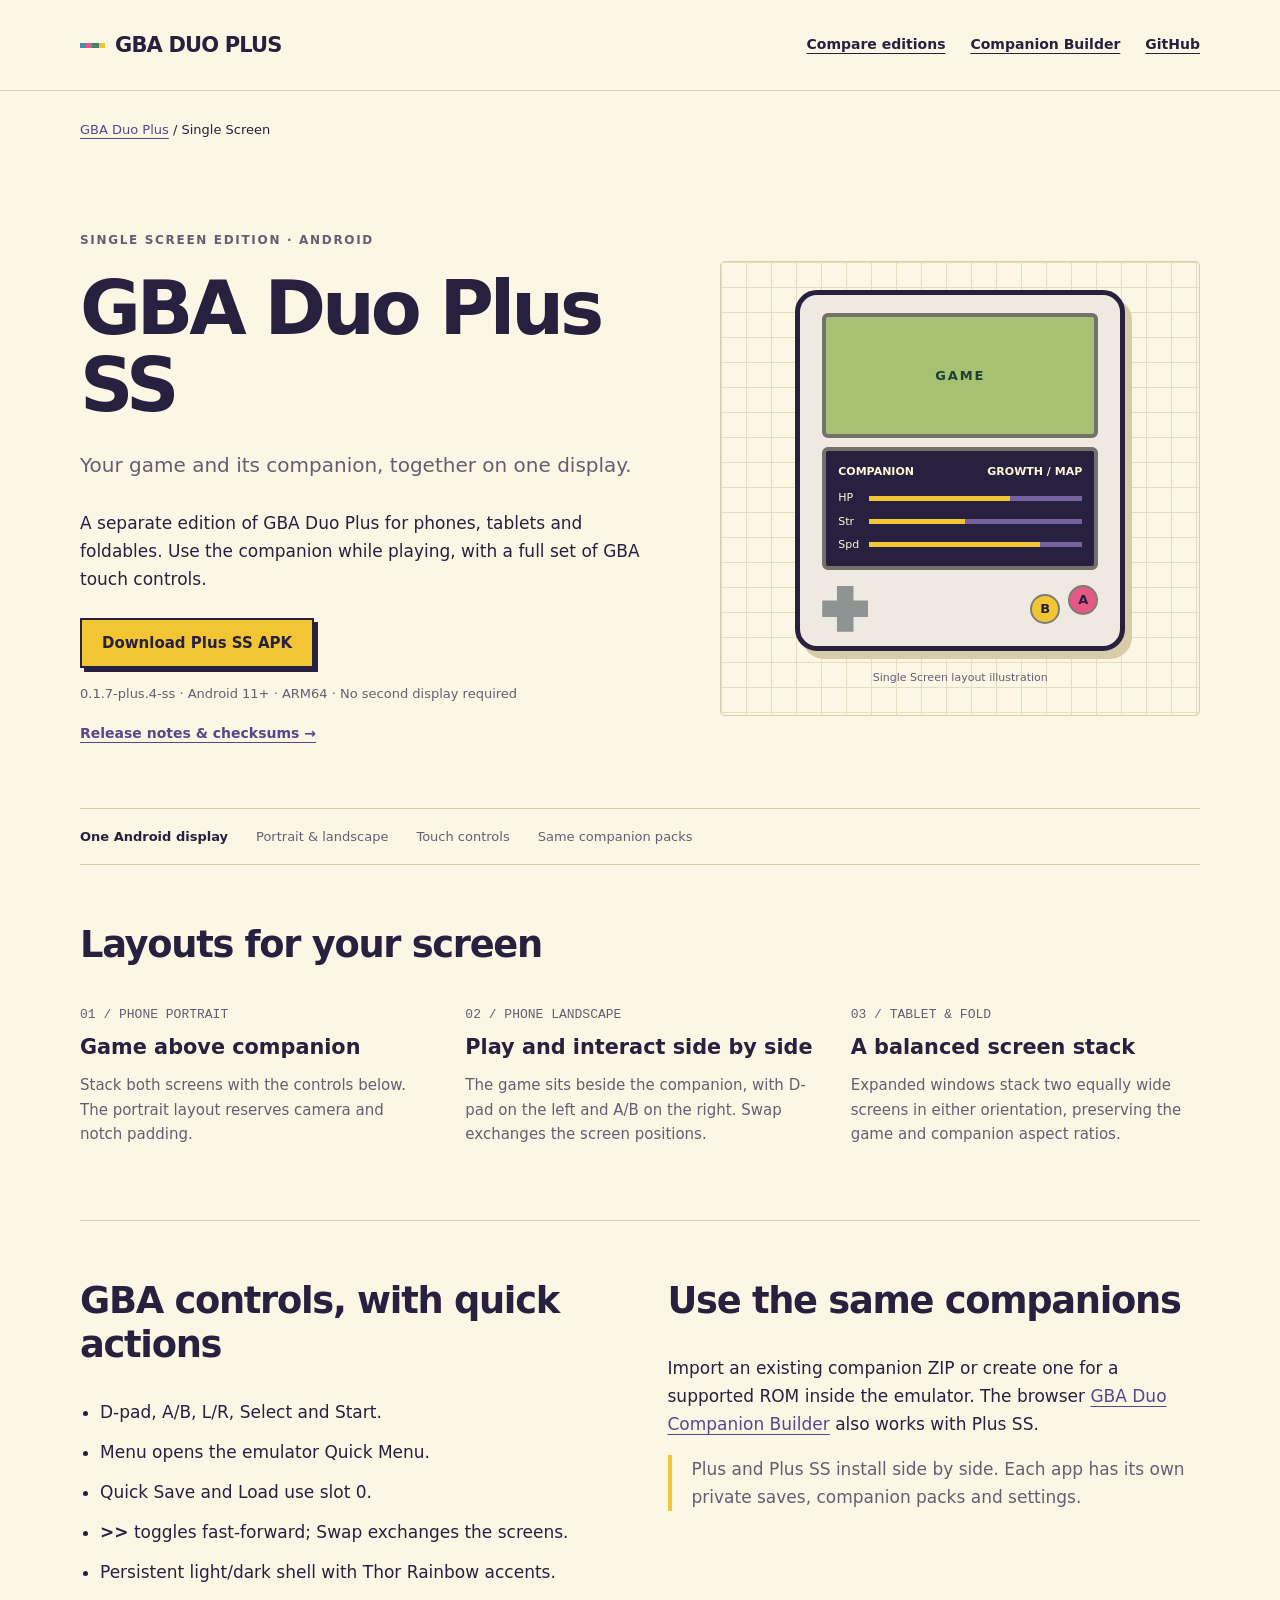
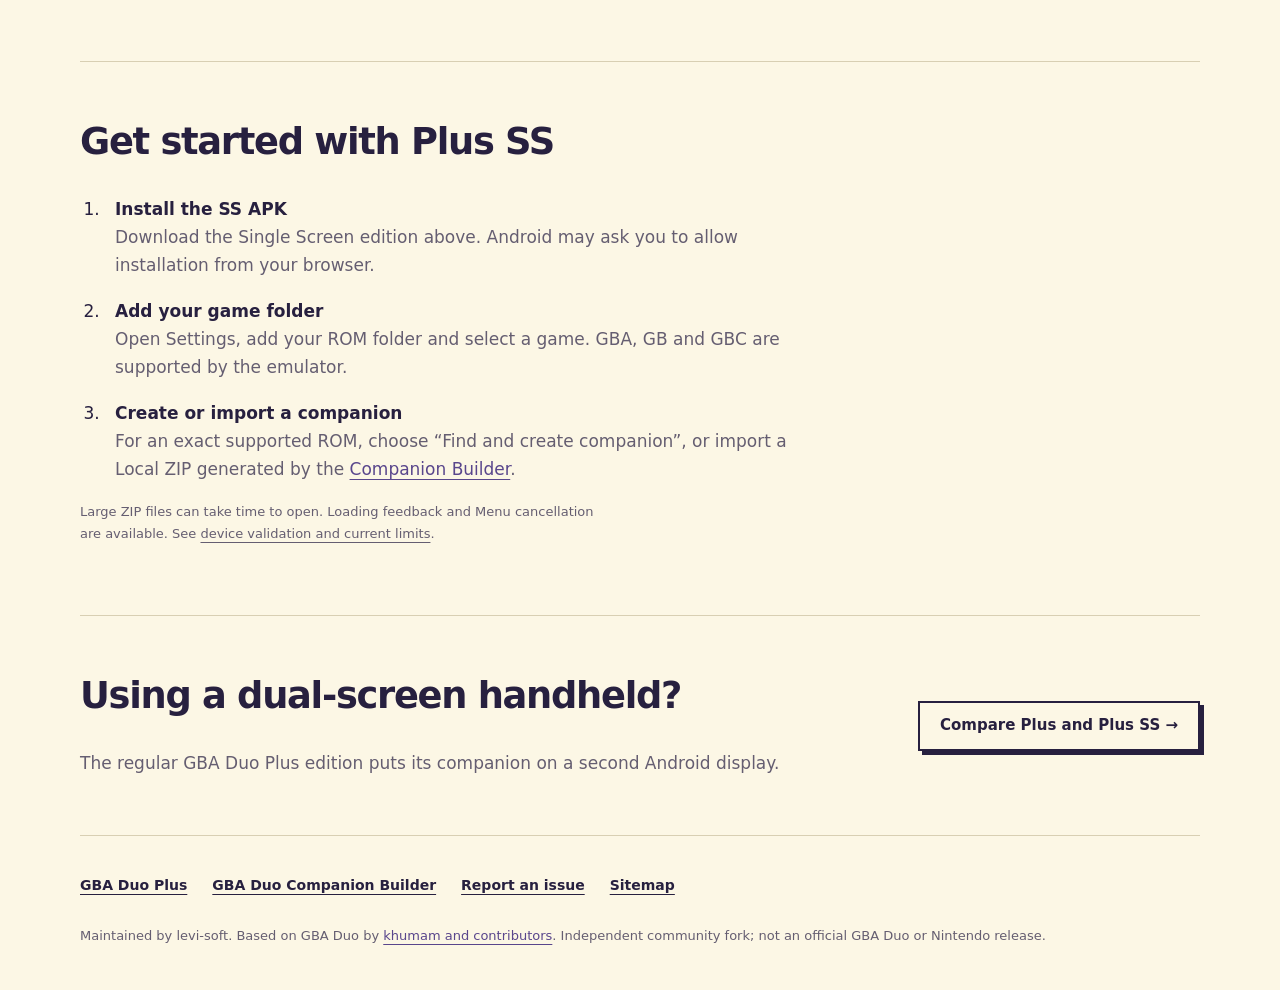
==== site/single-screen/index.html @ 3d3bbeb7 "feat(web): publish searchable Plus and SS download pages" ====
<!doctype html>
<html lang="en"><head>
<meta charset="utf-8"><meta name="viewport" content="width=device-width, initial-scale=1">
<title>GBA Duo Plus SS - GBA Emulator for Android Phones</title>
<meta name="description" content="Download GBA Duo Plus SS, the Single Screen edition for Android phones, tablets and foldables. Play with an interactive companion and GBA touch controls.">
<meta name="robots" content="index,follow"><link rel="canonical" href="https://levi-soft.github.io/gba-duo-plus/single-screen/">
<meta property="og:type" content="website"><meta property="og:site_name" content="GBA Duo Plus"><meta property="og:title" content="GBA Duo Plus SS - Single Screen Android Emulator"><meta property="og:description" content="Game and companion together on your Android phone, tablet or foldable. Portrait and landscape layouts with GBA touch controls."><meta property="og:url" content="https://levi-soft.github.io/gba-duo-plus/single-screen/"><meta name="twitter:card" content="summary"><meta name="theme-color" content="#fcf7e5">
<link rel="icon" href="../favicon.svg" type="image/svg+xml"><link rel="stylesheet" href="../site.css">
<script type="application/ld+json">{"@context":"https://schema.org","@type":"SoftwareApplication","@id":"https://levi-soft.github.io/gba-duo-plus/single-screen/#app","name":"GBA Duo Plus SS","alternateName":"GBA Duo Plus Single Screen","url":"https://levi-soft.github.io/gba-duo-plus/single-screen/","description":"Single-screen Android GBA, GB and GBC emulator with an interactive companion and touch controls for phones, tablets and foldables.","applicationCategory":"GameApplication","operatingSystem":"Android 11 or later (ARM64)","softwareVersion":"0.1.7-plus.4-ss","isAccessibleForFree":true,"license":"https://github.com/levi-soft/gba-duo-plus/blob/main/LICENSE","downloadUrl":"https://github.com/levi-soft/gba-duo-plus/releases/download/v0.1.7-plus.4/GBA-Duo-Plus-SS-0.1.7-plus.4.apk","author":{"@type":"Person","name":"levi-soft","url":"https://github.com/levi-soft"}}</script>
</head><body>
<a class="skip" href="#main">Skip to content</a><header class="site-header"><div class="wrap"><a class="brand" href="../">GBA DUO PLUS</a><nav aria-label="Main navigation"><a href="../#editions">Compare editions</a><a href="https://levi-soft.github.io/gba-duo-companion-builder/">Companion Builder</a><a href="https://github.com/levi-soft/gba-duo-plus">GitHub</a></nav></div></header>
<main id="main" class="wrap"><p class="breadcrumbs"><a href="../">GBA Duo Plus</a> / Single Screen</p>
<section class="hero" aria-labelledby="title"><div><p class="eyebrow">Single Screen edition · Android</p><h1 id="title" class="ss-title">GBA Duo Plus SS</h1><p class="lead">Your game and its companion, together on one display.</p><p>A separate edition of GBA Duo Plus for phones, tablets and foldables. Use the companion while playing, with a full set of GBA touch controls.</p><div class="actions"><a class="button" href="https://github.com/levi-soft/gba-duo-plus/releases/download/v0.1.7-plus.4/GBA-Duo-Plus-SS-0.1.7-plus.4.apk">Download Plus SS APK</a></div><p class="fine">0.1.7-plus.4-ss · Android 11+ · ARM64 · No second display required</p><a class="text-link" href="https://github.com/levi-soft/gba-duo-plus/releases/tag/v0.1.7-plus.4">Release notes &amp; checksums →</a></div><div class="product-visual"><div class="handheld" role="img" aria-label="Single Screen layout illustration with game above companion and GBA controls"><div class="screen game-screen">GAME</div><div class="screen companion-screen"><div class="panel-title"><span>COMPANION</span><span>GROWTH / MAP</span></div><div class="stat-bars"><span>HP</span><i></i><span>Str</span><i></i><span>Spd</span><i></i></div></div><div class="controls" aria-hidden="true"><div class="dpad"></div><div class="face"><b>B</b><b>A</b></div></div></div><p class="visual-caption">Single Screen layout illustration</p></div></section>
<div class="ribbon"><span><strong>One Android display</strong></span><span>Portrait &amp; landscape</span><span>Touch controls</span><span>Same companion packs</span></div>
<section class="section"><h2>Layouts for your screen</h2><div class="features"><article><span class="number">01 / PHONE PORTRAIT</span><h3>Game above companion</h3><p>Stack both screens with the controls below. The portrait layout reserves camera and notch padding.</p></article><article><span class="number">02 / PHONE LANDSCAPE</span><h3>Play and interact side by side</h3><p>The game sits beside the companion, with D-pad on the left and A/B on the right. Swap exchanges the screen positions.</p></article><article><span class="number">03 / TABLET &amp; FOLD</span><h3>A balanced screen stack</h3><p>Expanded windows stack two equally wide screens in either orientation, preserving the game and companion aspect ratios.</p></article></div></section>
<section class="section two-col"><div><h2>GBA controls, with quick actions</h2><ul><li>D-pad, A/B, L/R, Select and Start.</li><li>Menu opens the emulator Quick Menu.</li><li>Quick Save and Load use slot 0.</li><li><strong>&gt;&gt;</strong> toggles fast-forward; Swap exchanges the screens.</li><li>Persistent light/dark shell with Thor Rainbow accents.</li></ul></div><div><h2>Use the same companions</h2><p>Import an existing companion ZIP or create one for a supported ROM inside the emulator. The browser <a href="https://levi-soft.github.io/gba-duo-companion-builder/">GBA Duo Companion Builder</a> also works with Plus SS.</p><p class="callout">Plus and Plus SS install side by side. Each app has its own private saves, companion packs and settings.</p></div></section>
<section class="section"><h2>Get started with Plus SS</h2><ol class="steps"><li><strong>Install the SS APK</strong><p>Download the Single Screen edition above. Android may ask you to allow installation from your browser.</p></li><li><strong>Add your game folder</strong><p>Open Settings, add your ROM folder and select a game. GBA, GB and GBC are supported by the emulator.</p></li><li><strong>Create or import a companion</strong><p>For an exact supported ROM, choose “Find and create companion”, or import a Local ZIP generated by the <a href="https://levi-soft.github.io/gba-duo-companion-builder/">Companion Builder</a>.</p></li></ol><p class="fine">Large ZIP files can take time to open. Loading feedback and Menu cancellation are available. See <a href="https://github.com/levi-soft/gba-duo-plus/blob/main/docs/SINGLE-SCREEN.md">device validation and current limits</a>.</p></section>
<section class="section builder-row"><div><h2>Using a dual-screen handheld?</h2><p>The regular GBA Duo Plus edition puts its companion on a second Android display.</p></div><a class="button secondary" href="../#editions">Compare Plus and Plus SS →</a></section>
</main><footer class="site-footer"><div class="wrap"><nav aria-label="Project links"><a href="../">GBA Duo Plus</a><a href="https://levi-soft.github.io/gba-duo-companion-builder/">GBA Duo Companion Builder</a><a href="https://github.com/levi-soft/gba-duo-plus/issues">Report an issue</a><a href="../sitemap.xml">Sitemap</a></nav><p>Maintained by levi-soft. Based on GBA Duo by <a href="https://github.com/khumam/gba-duo">khumam and contributors</a>. Independent community fork; not an official GBA Duo or Nintendo release.</p></div></footer>
</body></html>
---- site/site.css ----
:root{color-scheme:light;--paper:#fcf7e5;--ink:#27203f;--muted:#655e71;--line:#d8cfb3;--purple:#59468c;--yellow:#f2c535;--pink:#e65986;--blue:#438ab7;--green:#41866c}*{box-sizing:border-box}html{scroll-behavior:smooth;scroll-padding-top:24px}body{margin:0;background:var(--paper);color:var(--ink);font:17px/1.65 system-ui,-apple-system,"Segoe UI",sans-serif}a{color:var(--purple);text-underline-offset:4px}a:hover{text-decoration-thickness:2px}a:focus-visible,summary:focus-visible{outline:3px solid var(--blue);outline-offset:5px}h1,h2,h3,p{margin-top:0}h1{font-size:clamp(2.7rem,5.8vw,4.7rem);line-height:1.03;letter-spacing:-.055em;margin-bottom:25px;max-width:12ch}h2{font-size:clamp(1.75rem,3vw,2.3rem);line-height:1.2;letter-spacing:-.035em}h3{font-size:1.3rem;line-height:1.3}p{max-width:65ch}img,svg{max-width:100%}.wrap{width:min(1120px,calc(100% - 48px));margin:auto}.skip{position:absolute;left:16px;top:-90px;background:var(--ink);color:white;padding:10px;z-index:2}.skip:focus{top:10px}.site-header{border-bottom:1px solid var(--line)}.site-header .wrap{min-height:90px;display:flex;justify-content:space-between;align-items:center;gap:24px}.brand{font-size:21px;font-weight:850;color:var(--ink);text-decoration:none;letter-spacing:-.04em;white-space:nowrap}.brand::before{content:"";display:inline-block;width:25px;height:5px;margin-right:10px;vertical-align:middle;background:linear-gradient(to right,var(--blue) 25%,var(--pink) 25% 50%,var(--green) 50% 75%,var(--yellow) 75%)}nav{display:flex;flex-wrap:wrap;gap:12px 25px;font-size:14px;font-weight:650}nav a{color:var(--ink);padding:8px 0}.eyebrow{text-transform:uppercase;letter-spacing:.14em;font-size:12px;font-weight:800;color:var(--muted);margin-bottom:20px}.hero{display:grid;grid-template-columns:1.2fr 1fr;gap:65px;align-items:center;padding:78px 0 62px}.lead{font-size:20px;line-height:1.6;color:var(--muted);margin-bottom:28px}.actions{display:flex;flex-wrap:wrap;gap:12px;margin:25px 0 15px}.button{display:inline-flex;align-items:center;justify-content:center;min-height:50px;border:2px solid var(--ink);background:var(--yellow);padding:10px 20px;color:var(--ink);font-size:15px;font-weight:800;text-decoration:none;box-shadow:4px 4px 0 var(--ink)}.button:hover{transform:translateY(-1px)}.button.secondary{background:var(--paper)}.fine{font-size:13px;color:var(--muted)}.fine a{color:inherit}.product-visual{background-image:linear-gradient(#e5dcc2 1px,transparent 1px),linear-gradient(90deg,#e5dcc2 1px,transparent 1px);background-size:25px 25px;padding:28px;border:1px solid var(--line);border-radius:5px;position:relative}.handheld{border:5px solid var(--ink);border-radius:22px;background:#eeeae1;padding:18px 22px 13px;box-shadow:7px 8px 0 #d7cba8;max-width:330px;margin:auto}.screen{border:4px solid #73716c;border-radius:6px;overflow:hidden;background:#243c47}.game-screen{height:125px;display:grid;place-content:center;background-color:#a6c171;background-image:linear-gradient(90deg,transparent 49%,#ffffff26 50% 51%,transparent 52%),linear-gradient(transparent 49%,#ffffff26 50% 51%,transparent 52%);background-size:28px 28px;color:#203e35;font-size:13px;letter-spacing:.14em;font-weight:800}.companion-screen{margin-top:9px;padding:12px;background:#27203f;color:#fff8d8;font-size:11px}.panel-title{font-weight:750;display:flex;justify-content:space-between;margin-bottom:8px}.stat-bars{display:grid;grid-template-columns:22px 1fr;align-items:center;gap:5px 9px}.stat-bars i{display:block;height:5px;background:#75629f}.stat-bars i::after{content:"";display:block;width:66%;height:100%;background:var(--yellow)}.stat-bars i:nth-of-type(2)::after{width:45%}.stat-bars i:nth-of-type(3)::after{width:80%}.controls{display:flex;justify-content:space-between;align-items:center;margin-top:15px}.dpad{width:46px;height:46px;background:#8e9393;clip-path:polygon(32% 0,68% 0,68% 32%,100% 32%,100% 68%,68% 68%,68% 100%,32% 100%,32% 68%,0 68%,0 32%,32% 32%)}.face{display:flex;align-items:center;gap:8px}.face b{display:grid;place-items:center;width:30px;height:30px;border:2px solid #7d7c75;border-radius:50%;background:var(--yellow);font-size:13px}.face b:last-child{background:var(--pink);margin-bottom:18px}.visual-caption{text-align:center;font-size:11px;color:var(--muted);margin:18px 0 0}.ribbon{padding:17px 0;border-block:1px solid var(--line);display:flex;flex-wrap:wrap;gap:10px 28px;color:var(--muted);font-size:13px}.ribbon strong{color:var(--ink)}.section{padding:58px 0;border-bottom:1px solid var(--line)}.section-intro{color:var(--muted);margin-bottom:30px}.editions{display:grid;grid-template-columns:1fr 1fr;gap:0;border:1px solid var(--line)}.edition{padding:32px}.edition+ .edition{border-left:1px solid var(--line)}.edition-label{font-size:12px;letter-spacing:.12em;text-transform:uppercase;color:var(--muted);font-weight:800;margin-bottom:12px}.edition h3{font-size:25px}.edition p{color:var(--muted)}.text-link{font-size:14px;font-weight:750}.features{display:grid;grid-template-columns:repeat(3,1fr);gap:36px}.features h3{margin:8px 0 12px}.features p{font-size:15px;color:var(--muted)}.number{font-size:13px;color:var(--muted);font-family:ui-monospace,monospace}.builder-row{display:grid;grid-template-columns:1fr auto;align-items:center;gap:35px}.builder-row p{color:var(--muted);margin-bottom:0}.steps{padding-left:25px}.steps li{padding-left:10px;margin-bottom:18px}.steps strong{display:block}.steps p{margin-bottom:0;color:var(--muted)}details{border-top:1px solid var(--line);padding:18px 0}details:last-child{border-bottom:1px solid var(--line)}summary{font-weight:700;cursor:pointer}details p{margin:15px 0 0;color:var(--muted)}.site-footer{padding:30px 0 35px;color:var(--muted);font-size:13px}.site-footer nav{margin-bottom:20px}.site-footer p{max-width:none;margin-bottom:8px}.ss-title{max-width:13ch}.breadcrumbs{font-size:13px;padding-top:28px}.two-col{display:grid;grid-template-columns:1fr 1fr;gap:55px}.two-col ul{padding-left:20px}.two-col li{margin-bottom:12px}.callout{border-left:4px solid var(--yellow);padding-left:20px;color:var(--muted)}@media(max-width:750px){.wrap{width:calc(100% - 36px)}.site-header .wrap{align-items:flex-start;flex-direction:column;padding:20px 0;gap:10px}.site-header nav{gap:7px 20px}.hero{grid-template-columns:1fr;gap:35px;padding:42px 0}h1{max-width:14ch}.lead{font-size:18px}.product-visual{padding:22px}.handheld{max-width:300px}.ribbon{gap:8px 18px}.editions,.features,.two-col,.builder-row{grid-template-columns:1fr}.edition{padding:24px}.edition+ .edition{border-left:0;border-top:1px solid var(--line)}.features{gap:24px}.section{padding:40px 0}.builder-row{gap:22px}.builder-row .button{justify-self:start}.two-col{gap:25px}.site-footer nav{gap:12px 20px}}@media(prefers-reduced-motion:reduce){html{scroll-behavior:auto}.button:hover{transform:none}}
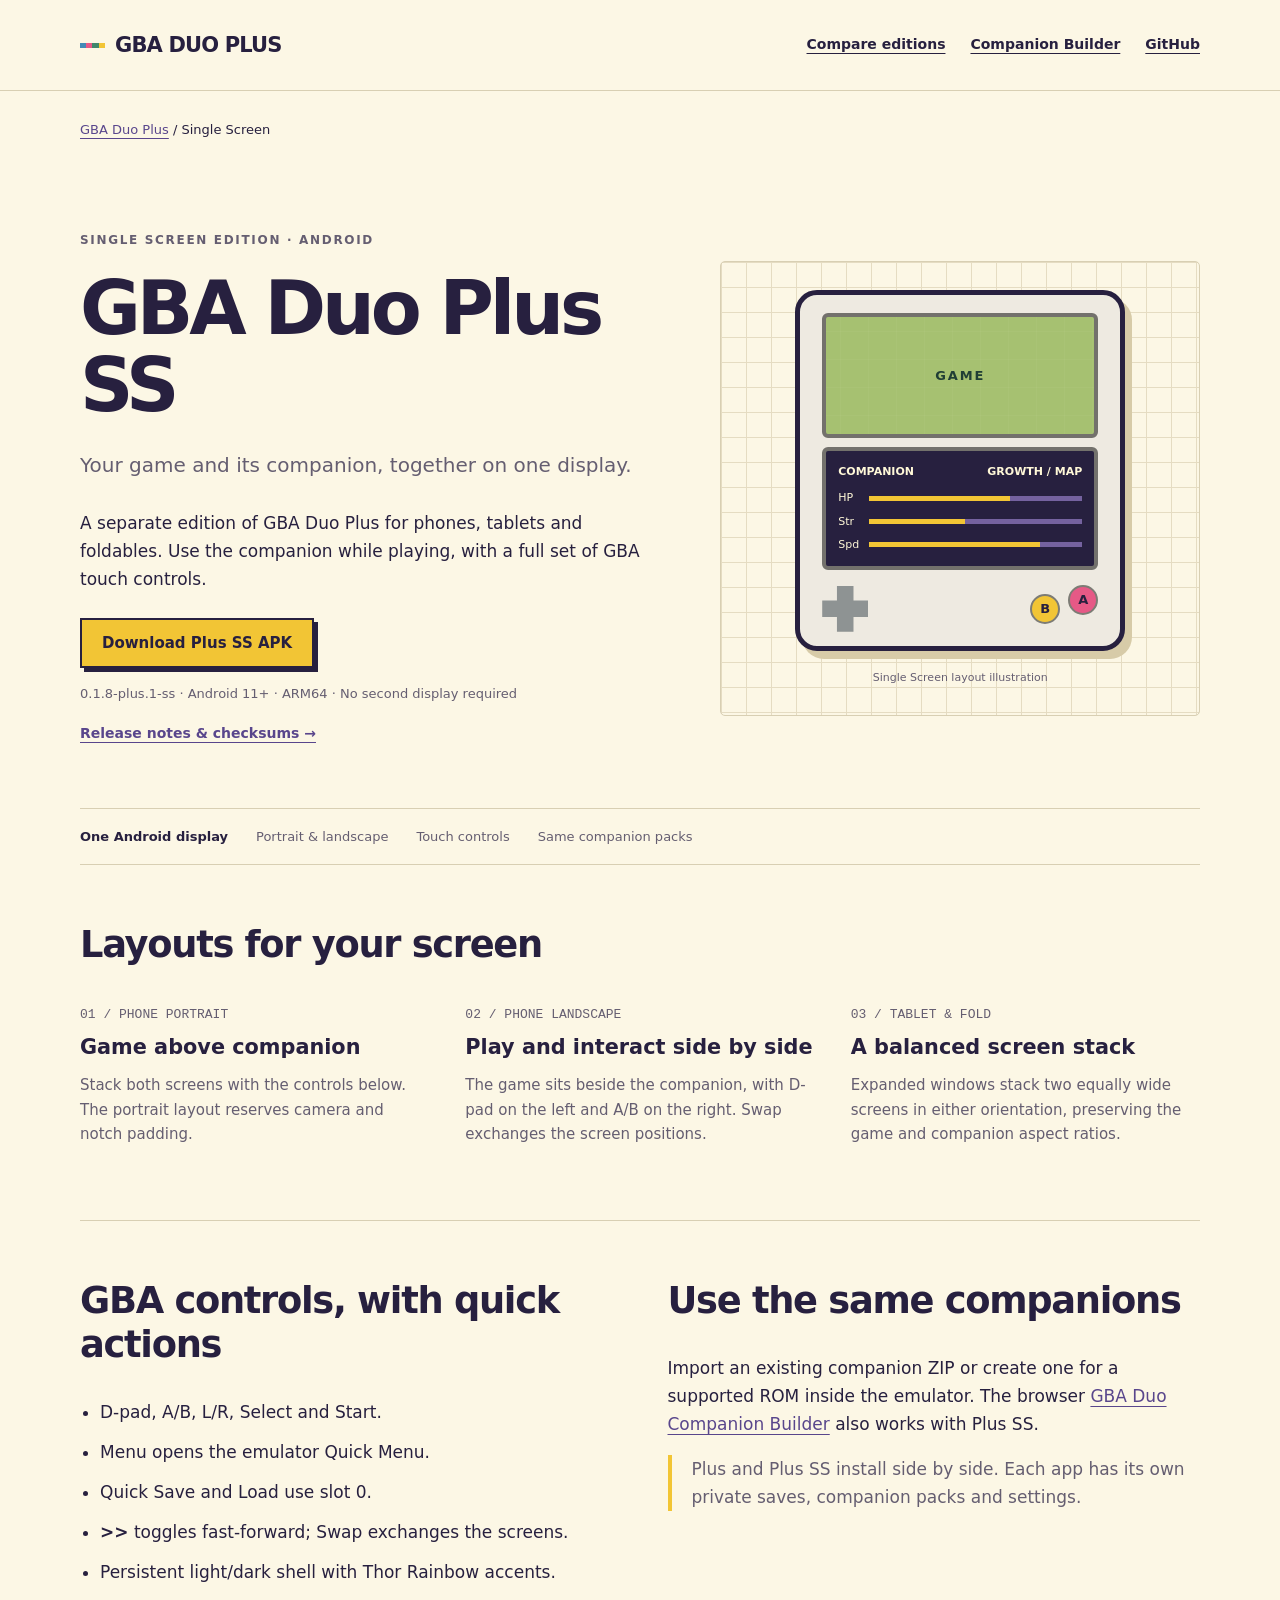
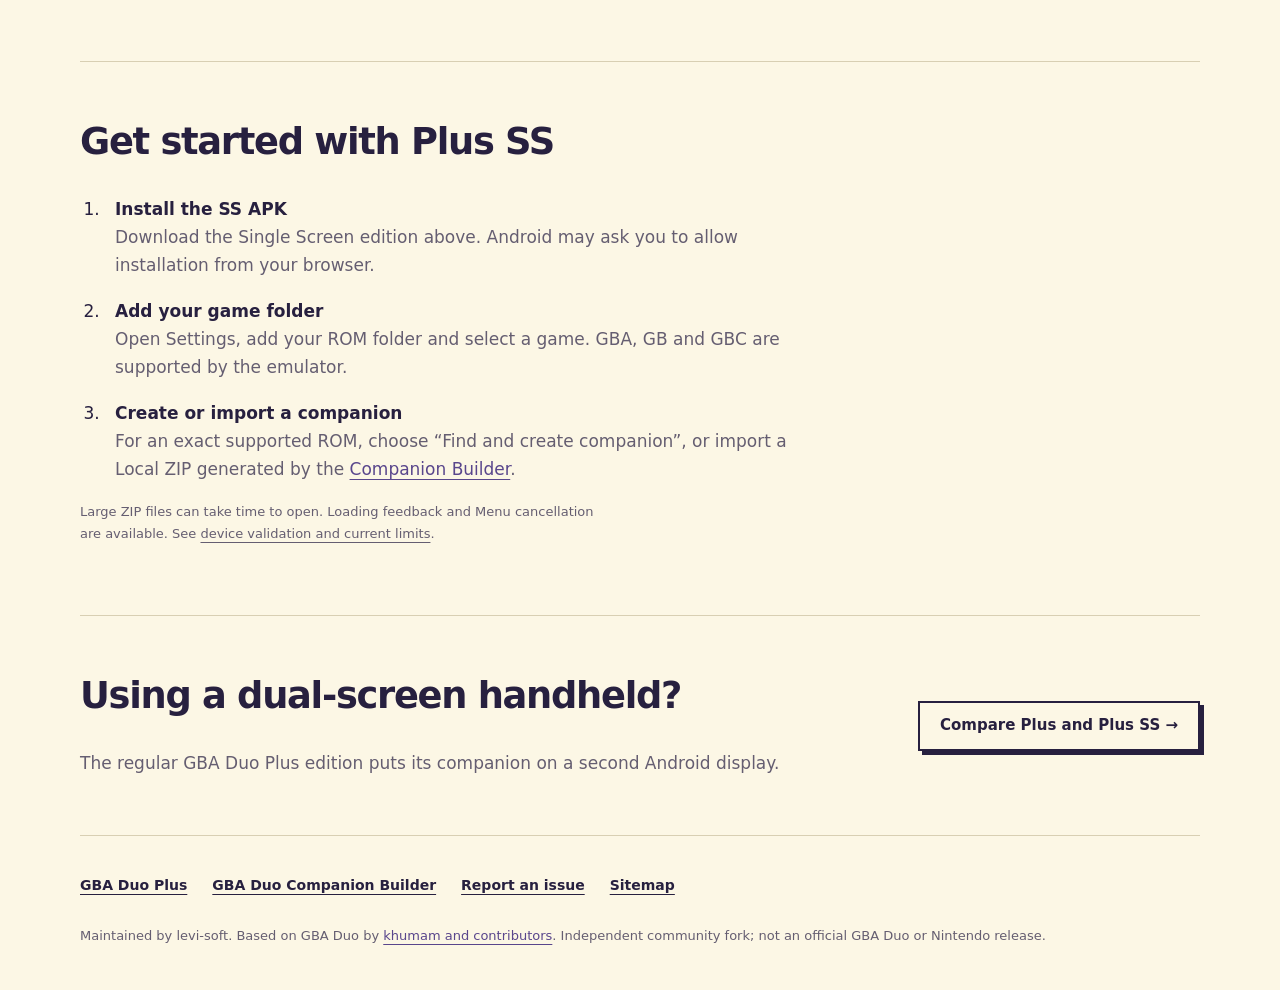
==== commit a18985e0: "docs: publish 0.1.8 Plus and SS download links" ====
--- a/site/single-screen/index.html
+++ b/site/single-screen/index.html
@@ -6,11 +6,11 @@
 <meta name="robots" content="index,follow"><link rel="canonical" href="https://levi-soft.github.io/gba-duo-plus/single-screen/">
 <meta property="og:type" content="website"><meta property="og:site_name" content="GBA Duo Plus"><meta property="og:title" content="GBA Duo Plus SS - Single Screen Android Emulator"><meta property="og:description" content="Game and companion together on your Android phone, tablet or foldable. Portrait and landscape layouts with GBA touch controls."><meta property="og:url" content="https://levi-soft.github.io/gba-duo-plus/single-screen/"><meta name="twitter:card" content="summary"><meta name="theme-color" content="#fcf7e5">
 <link rel="icon" href="../favicon.svg" type="image/svg+xml"><link rel="stylesheet" href="../site.css">
-<script type="application/ld+json">{"@context":"https://schema.org","@type":"SoftwareApplication","@id":"https://levi-soft.github.io/gba-duo-plus/single-screen/#app","name":"GBA Duo Plus SS","alternateName":"GBA Duo Plus Single Screen","url":"https://levi-soft.github.io/gba-duo-plus/single-screen/","description":"Single-screen Android GBA, GB and GBC emulator with an interactive companion and touch controls for phones, tablets and foldables.","applicationCategory":"GameApplication","operatingSystem":"Android 11 or later (ARM64)","softwareVersion":"0.1.7-plus.4-ss","isAccessibleForFree":true,"license":"https://github.com/levi-soft/gba-duo-plus/blob/main/LICENSE","downloadUrl":"https://github.com/levi-soft/gba-duo-plus/releases/download/v0.1.7-plus.4/GBA-Duo-Plus-SS-0.1.7-plus.4.apk","author":{"@type":"Person","name":"levi-soft","url":"https://github.com/levi-soft"}}</script>
+<script type="application/ld+json">{"@context":"https://schema.org","@type":"SoftwareApplication","@id":"https://levi-soft.github.io/gba-duo-plus/single-screen/#app","name":"GBA Duo Plus SS","alternateName":"GBA Duo Plus Single Screen","url":"https://levi-soft.github.io/gba-duo-plus/single-screen/","description":"Single-screen Android GBA, GB and GBC emulator with an interactive companion and touch controls for phones, tablets and foldables.","applicationCategory":"GameApplication","operatingSystem":"Android 11 or later (ARM64)","softwareVersion":"0.1.8-plus.1-ss","isAccessibleForFree":true,"license":"https://github.com/levi-soft/gba-duo-plus/blob/main/LICENSE","downloadUrl":"https://github.com/levi-soft/gba-duo-plus/releases/download/v0.1.8-plus.1/GBA-Duo-Plus-SS-0.1.8-plus.1.apk","author":{"@type":"Person","name":"levi-soft","url":"https://github.com/levi-soft"}}</script>
 </head><body>
 <a class="skip" href="#main">Skip to content</a><header class="site-header"><div class="wrap"><a class="brand" href="../">GBA DUO PLUS</a><nav aria-label="Main navigation"><a href="../#editions">Compare editions</a><a href="https://levi-soft.github.io/gba-duo-companion-builder/">Companion Builder</a><a href="https://github.com/levi-soft/gba-duo-plus">GitHub</a></nav></div></header>
 <main id="main" class="wrap"><p class="breadcrumbs"><a href="../">GBA Duo Plus</a> / Single Screen</p>
-<section class="hero" aria-labelledby="title"><div><p class="eyebrow">Single Screen edition · Android</p><h1 id="title" class="ss-title">GBA Duo Plus SS</h1><p class="lead">Your game and its companion, together on one display.</p><p>A separate edition of GBA Duo Plus for phones, tablets and foldables. Use the companion while playing, with a full set of GBA touch controls.</p><div class="actions"><a class="button" href="https://github.com/levi-soft/gba-duo-plus/releases/download/v0.1.7-plus.4/GBA-Duo-Plus-SS-0.1.7-plus.4.apk">Download Plus SS APK</a></div><p class="fine">0.1.7-plus.4-ss · Android 11+ · ARM64 · No second display required</p><a class="text-link" href="https://github.com/levi-soft/gba-duo-plus/releases/tag/v0.1.7-plus.4">Release notes &amp; checksums →</a></div><div class="product-visual"><div class="handheld" role="img" aria-label="Single Screen layout illustration with game above companion and GBA controls"><div class="screen game-screen">GAME</div><div class="screen companion-screen"><div class="panel-title"><span>COMPANION</span><span>GROWTH / MAP</span></div><div class="stat-bars"><span>HP</span><i></i><span>Str</span><i></i><span>Spd</span><i></i></div></div><div class="controls" aria-hidden="true"><div class="dpad"></div><div class="face"><b>B</b><b>A</b></div></div></div><p class="visual-caption">Single Screen layout illustration</p></div></section>
+<section class="hero" aria-labelledby="title"><div><p class="eyebrow">Single Screen edition · Android</p><h1 id="title" class="ss-title">GBA Duo Plus SS</h1><p class="lead">Your game and its companion, together on one display.</p><p>A separate edition of GBA Duo Plus for phones, tablets and foldables. Use the companion while playing, with a full set of GBA touch controls.</p><div class="actions"><a class="button" href="https://github.com/levi-soft/gba-duo-plus/releases/download/v0.1.8-plus.1/GBA-Duo-Plus-SS-0.1.8-plus.1.apk">Download Plus SS APK</a></div><p class="fine">0.1.8-plus.1-ss · Android 11+ · ARM64 · No second display required</p><a class="text-link" href="https://github.com/levi-soft/gba-duo-plus/releases/tag/v0.1.8-plus.1">Release notes &amp; checksums →</a></div><div class="product-visual"><div class="handheld" role="img" aria-label="Single Screen layout illustration with game above companion and GBA controls"><div class="screen game-screen">GAME</div><div class="screen companion-screen"><div class="panel-title"><span>COMPANION</span><span>GROWTH / MAP</span></div><div class="stat-bars"><span>HP</span><i></i><span>Str</span><i></i><span>Spd</span><i></i></div></div><div class="controls" aria-hidden="true"><div class="dpad"></div><div class="face"><b>B</b><b>A</b></div></div></div><p class="visual-caption">Single Screen layout illustration</p></div></section>
 <div class="ribbon"><span><strong>One Android display</strong></span><span>Portrait &amp; landscape</span><span>Touch controls</span><span>Same companion packs</span></div>
 <section class="section"><h2>Layouts for your screen</h2><div class="features"><article><span class="number">01 / PHONE PORTRAIT</span><h3>Game above companion</h3><p>Stack both screens with the controls below. The portrait layout reserves camera and notch padding.</p></article><article><span class="number">02 / PHONE LANDSCAPE</span><h3>Play and interact side by side</h3><p>The game sits beside the companion, with D-pad on the left and A/B on the right. Swap exchanges the screen positions.</p></article><article><span class="number">03 / TABLET &amp; FOLD</span><h3>A balanced screen stack</h3><p>Expanded windows stack two equally wide screens in either orientation, preserving the game and companion aspect ratios.</p></article></div></section>
 <section class="section two-col"><div><h2>GBA controls, with quick actions</h2><ul><li>D-pad, A/B, L/R, Select and Start.</li><li>Menu opens the emulator Quick Menu.</li><li>Quick Save and Load use slot 0.</li><li><strong>&gt;&gt;</strong> toggles fast-forward; Swap exchanges the screens.</li><li>Persistent light/dark shell with Thor Rainbow accents.</li></ul></div><div><h2>Use the same companions</h2><p>Import an existing companion ZIP or create one for a supported ROM inside the emulator. The browser <a href="https://levi-soft.github.io/gba-duo-companion-builder/">GBA Duo Companion Builder</a> also works with Plus SS.</p><p class="callout">Plus and Plus SS install side by side. Each app has its own private saves, companion packs and settings.</p></div></section>
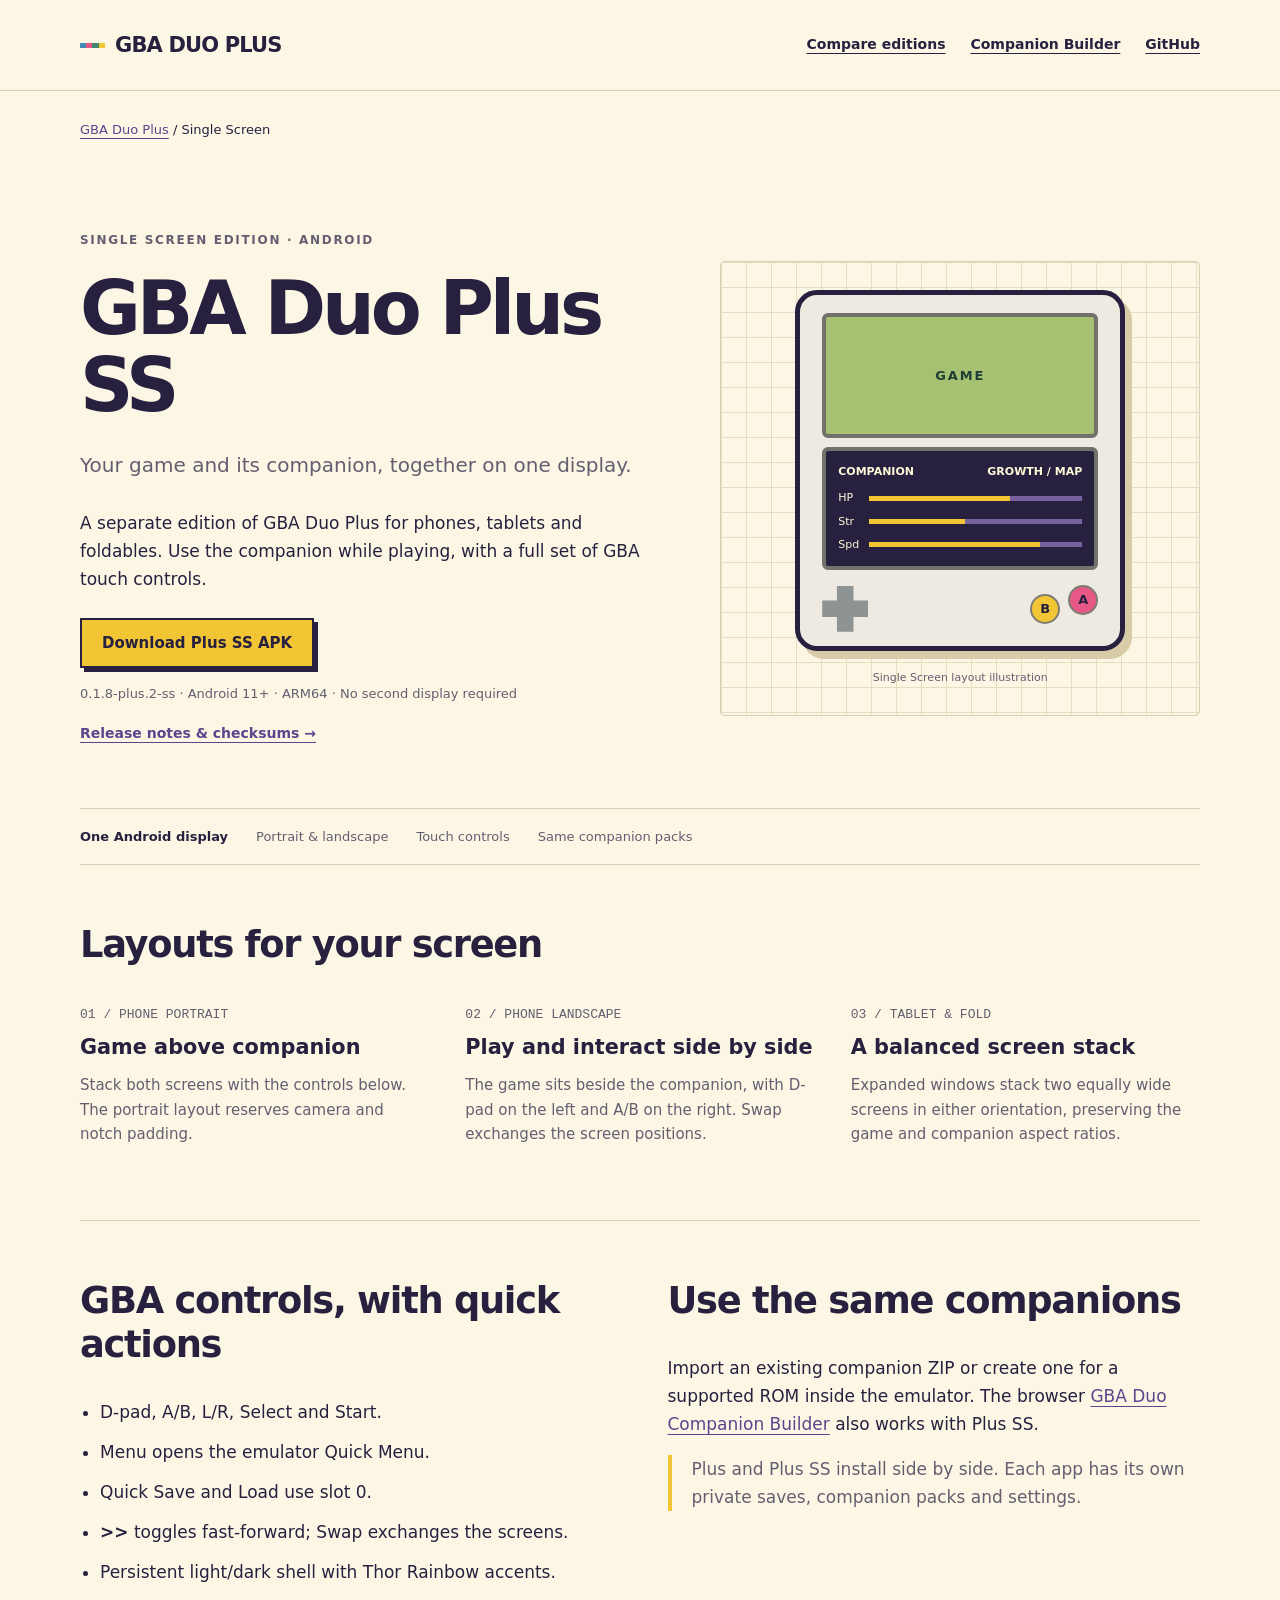
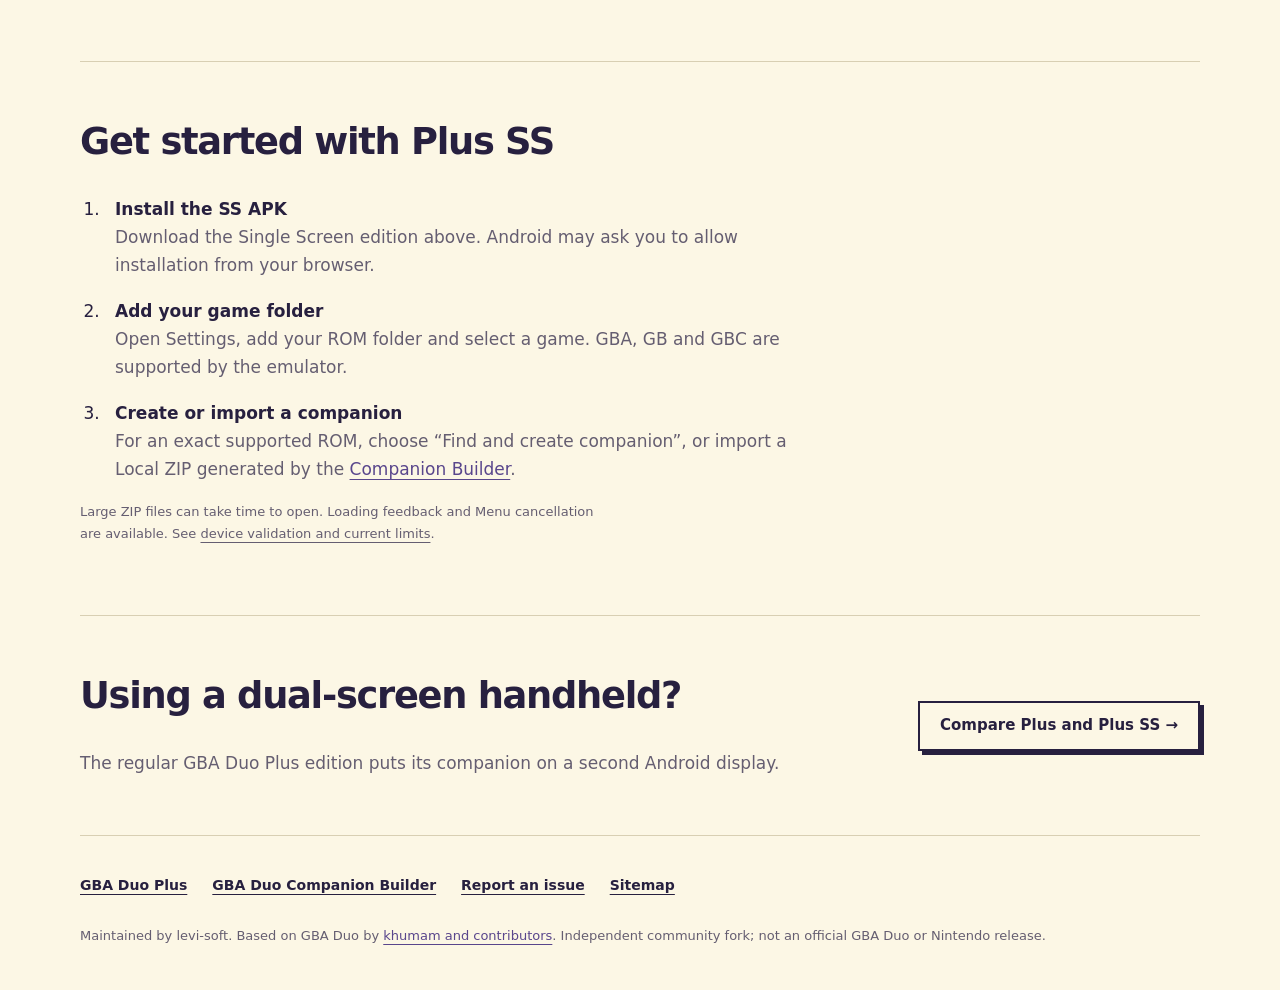
==== commit f9674847: "fix: use official artwork flow and remove duplicate Plus implementations" ====
--- a/site/single-screen/index.html
+++ b/site/single-screen/index.html
@@ -6,11 +6,11 @@
 <meta name="robots" content="index,follow"><link rel="canonical" href="https://levi-soft.github.io/gba-duo-plus/single-screen/">
 <meta property="og:type" content="website"><meta property="og:site_name" content="GBA Duo Plus"><meta property="og:title" content="GBA Duo Plus SS - Single Screen Android Emulator"><meta property="og:description" content="Game and companion together on your Android phone, tablet or foldable. Portrait and landscape layouts with GBA touch controls."><meta property="og:url" content="https://levi-soft.github.io/gba-duo-plus/single-screen/"><meta name="twitter:card" content="summary"><meta name="theme-color" content="#fcf7e5">
 <link rel="icon" href="../favicon.svg" type="image/svg+xml"><link rel="stylesheet" href="../site.css">
-<script type="application/ld+json">{"@context":"https://schema.org","@type":"SoftwareApplication","@id":"https://levi-soft.github.io/gba-duo-plus/single-screen/#app","name":"GBA Duo Plus SS","alternateName":"GBA Duo Plus Single Screen","url":"https://levi-soft.github.io/gba-duo-plus/single-screen/","description":"Single-screen Android GBA, GB and GBC emulator with an interactive companion and touch controls for phones, tablets and foldables.","applicationCategory":"GameApplication","operatingSystem":"Android 11 or later (ARM64)","softwareVersion":"0.1.8-plus.1-ss","isAccessibleForFree":true,"license":"https://github.com/levi-soft/gba-duo-plus/blob/main/LICENSE","downloadUrl":"https://github.com/levi-soft/gba-duo-plus/releases/download/v0.1.8-plus.1/GBA-Duo-Plus-SS-0.1.8-plus.1.apk","author":{"@type":"Person","name":"levi-soft","url":"https://github.com/levi-soft"}}</script>
+<script type="application/ld+json">{"@context":"https://schema.org","@type":"SoftwareApplication","@id":"https://levi-soft.github.io/gba-duo-plus/single-screen/#app","name":"GBA Duo Plus SS","alternateName":"GBA Duo Plus Single Screen","url":"https://levi-soft.github.io/gba-duo-plus/single-screen/","description":"Single-screen Android GBA, GB and GBC emulator with an interactive companion and touch controls for phones, tablets and foldables.","applicationCategory":"GameApplication","operatingSystem":"Android 11 or later (ARM64)","softwareVersion":"0.1.8-plus.2-ss","isAccessibleForFree":true,"license":"https://github.com/levi-soft/gba-duo-plus/blob/main/LICENSE","downloadUrl":"https://github.com/levi-soft/gba-duo-plus/releases/download/v0.1.8-plus.2/GBA-Duo-Plus-SS-0.1.8-plus.2.apk","author":{"@type":"Person","name":"levi-soft","url":"https://github.com/levi-soft"}}</script>
 </head><body>
 <a class="skip" href="#main">Skip to content</a><header class="site-header"><div class="wrap"><a class="brand" href="../">GBA DUO PLUS</a><nav aria-label="Main navigation"><a href="../#editions">Compare editions</a><a href="https://levi-soft.github.io/gba-duo-companion-builder/">Companion Builder</a><a href="https://github.com/levi-soft/gba-duo-plus">GitHub</a></nav></div></header>
 <main id="main" class="wrap"><p class="breadcrumbs"><a href="../">GBA Duo Plus</a> / Single Screen</p>
-<section class="hero" aria-labelledby="title"><div><p class="eyebrow">Single Screen edition · Android</p><h1 id="title" class="ss-title">GBA Duo Plus SS</h1><p class="lead">Your game and its companion, together on one display.</p><p>A separate edition of GBA Duo Plus for phones, tablets and foldables. Use the companion while playing, with a full set of GBA touch controls.</p><div class="actions"><a class="button" href="https://github.com/levi-soft/gba-duo-plus/releases/download/v0.1.8-plus.1/GBA-Duo-Plus-SS-0.1.8-plus.1.apk">Download Plus SS APK</a></div><p class="fine">0.1.8-plus.1-ss · Android 11+ · ARM64 · No second display required</p><a class="text-link" href="https://github.com/levi-soft/gba-duo-plus/releases/tag/v0.1.8-plus.1">Release notes &amp; checksums →</a></div><div class="product-visual"><div class="handheld" role="img" aria-label="Single Screen layout illustration with game above companion and GBA controls"><div class="screen game-screen">GAME</div><div class="screen companion-screen"><div class="panel-title"><span>COMPANION</span><span>GROWTH / MAP</span></div><div class="stat-bars"><span>HP</span><i></i><span>Str</span><i></i><span>Spd</span><i></i></div></div><div class="controls" aria-hidden="true"><div class="dpad"></div><div class="face"><b>B</b><b>A</b></div></div></div><p class="visual-caption">Single Screen layout illustration</p></div></section>
+<section class="hero" aria-labelledby="title"><div><p class="eyebrow">Single Screen edition · Android</p><h1 id="title" class="ss-title">GBA Duo Plus SS</h1><p class="lead">Your game and its companion, together on one display.</p><p>A separate edition of GBA Duo Plus for phones, tablets and foldables. Use the companion while playing, with a full set of GBA touch controls.</p><div class="actions"><a class="button" href="https://github.com/levi-soft/gba-duo-plus/releases/download/v0.1.8-plus.2/GBA-Duo-Plus-SS-0.1.8-plus.2.apk">Download Plus SS APK</a></div><p class="fine">0.1.8-plus.2-ss · Android 11+ · ARM64 · No second display required</p><a class="text-link" href="https://github.com/levi-soft/gba-duo-plus/releases/tag/v0.1.8-plus.2">Release notes &amp; checksums →</a></div><div class="product-visual"><div class="handheld" role="img" aria-label="Single Screen layout illustration with game above companion and GBA controls"><div class="screen game-screen">GAME</div><div class="screen companion-screen"><div class="panel-title"><span>COMPANION</span><span>GROWTH / MAP</span></div><div class="stat-bars"><span>HP</span><i></i><span>Str</span><i></i><span>Spd</span><i></i></div></div><div class="controls" aria-hidden="true"><div class="dpad"></div><div class="face"><b>B</b><b>A</b></div></div></div><p class="visual-caption">Single Screen layout illustration</p></div></section>
 <div class="ribbon"><span><strong>One Android display</strong></span><span>Portrait &amp; landscape</span><span>Touch controls</span><span>Same companion packs</span></div>
 <section class="section"><h2>Layouts for your screen</h2><div class="features"><article><span class="number">01 / PHONE PORTRAIT</span><h3>Game above companion</h3><p>Stack both screens with the controls below. The portrait layout reserves camera and notch padding.</p></article><article><span class="number">02 / PHONE LANDSCAPE</span><h3>Play and interact side by side</h3><p>The game sits beside the companion, with D-pad on the left and A/B on the right. Swap exchanges the screen positions.</p></article><article><span class="number">03 / TABLET &amp; FOLD</span><h3>A balanced screen stack</h3><p>Expanded windows stack two equally wide screens in either orientation, preserving the game and companion aspect ratios.</p></article></div></section>
 <section class="section two-col"><div><h2>GBA controls, with quick actions</h2><ul><li>D-pad, A/B, L/R, Select and Start.</li><li>Menu opens the emulator Quick Menu.</li><li>Quick Save and Load use slot 0.</li><li><strong>&gt;&gt;</strong> toggles fast-forward; Swap exchanges the screens.</li><li>Persistent light/dark shell with Thor Rainbow accents.</li></ul></div><div><h2>Use the same companions</h2><p>Import an existing companion ZIP or create one for a supported ROM inside the emulator. The browser <a href="https://levi-soft.github.io/gba-duo-companion-builder/">GBA Duo Companion Builder</a> also works with Plus SS.</p><p class="callout">Plus and Plus SS install side by side. Each app has its own private saves, companion packs and settings.</p></div></section>
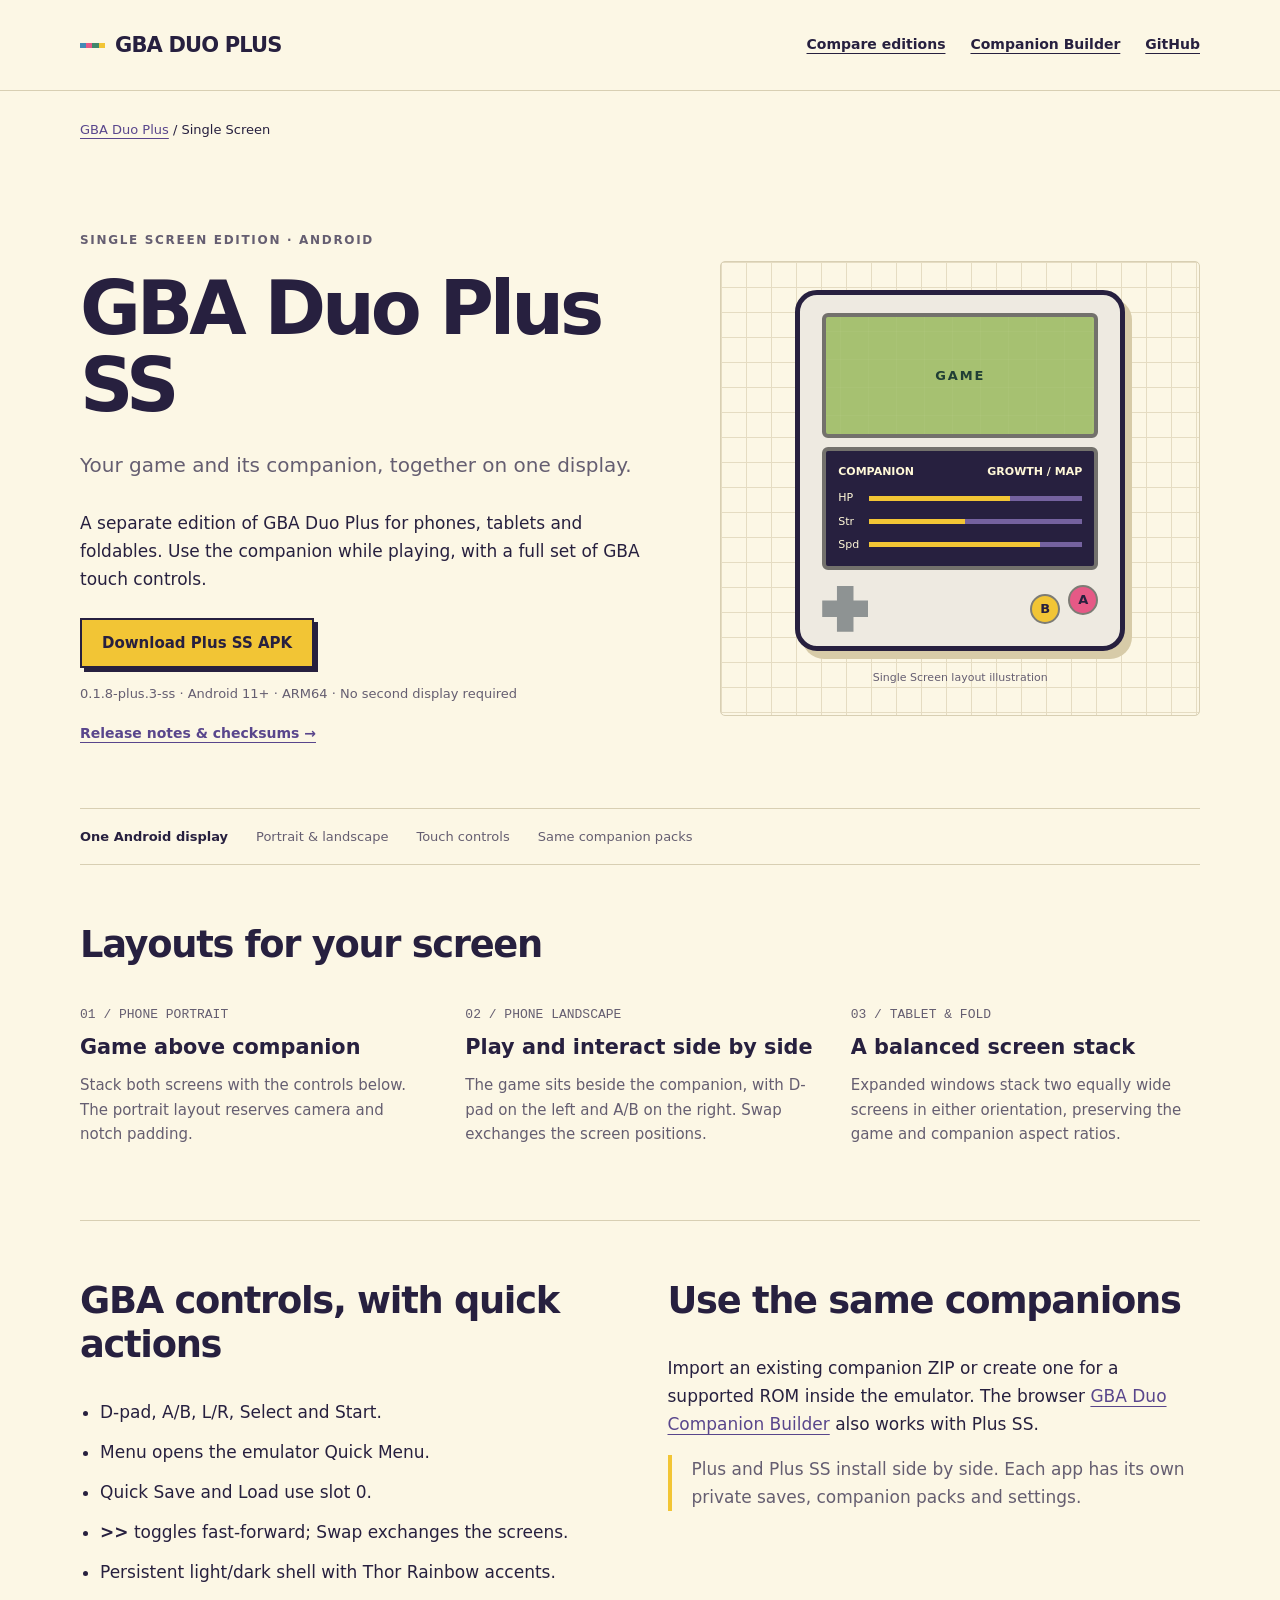
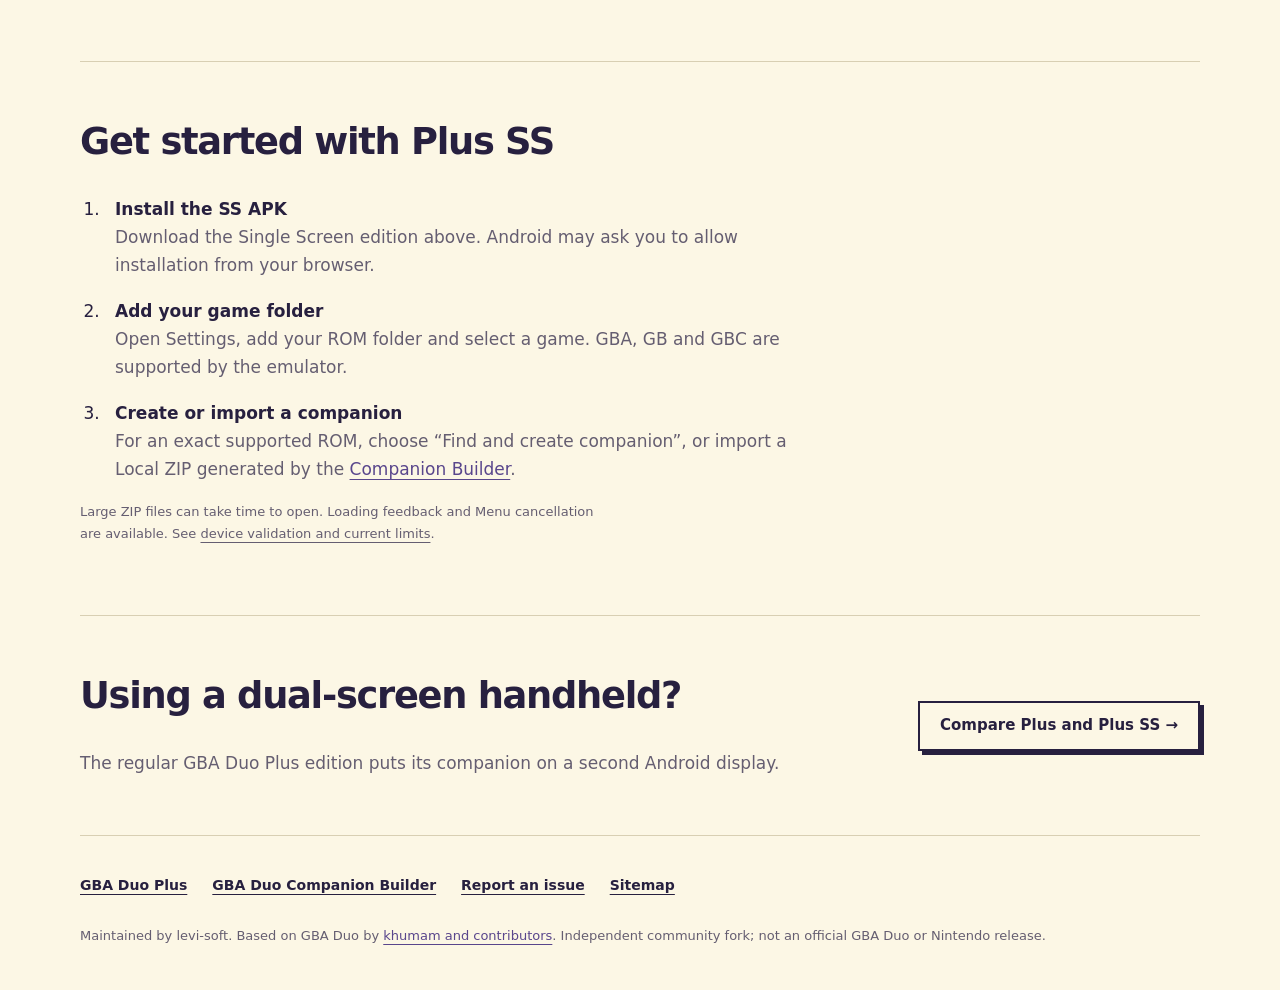
==== commit 1a840b6c: "feat: default SteamGridDB covers to square with shape selection" ====
--- a/site/single-screen/index.html
+++ b/site/single-screen/index.html
@@ -6,11 +6,11 @@
 <meta name="robots" content="index,follow"><link rel="canonical" href="https://levi-soft.github.io/gba-duo-plus/single-screen/">
 <meta property="og:type" content="website"><meta property="og:site_name" content="GBA Duo Plus"><meta property="og:title" content="GBA Duo Plus SS - Single Screen Android Emulator"><meta property="og:description" content="Game and companion together on your Android phone, tablet or foldable. Portrait and landscape layouts with GBA touch controls."><meta property="og:url" content="https://levi-soft.github.io/gba-duo-plus/single-screen/"><meta name="twitter:card" content="summary"><meta name="theme-color" content="#fcf7e5">
 <link rel="icon" href="../favicon.svg" type="image/svg+xml"><link rel="stylesheet" href="../site.css">
-<script type="application/ld+json">{"@context":"https://schema.org","@type":"SoftwareApplication","@id":"https://levi-soft.github.io/gba-duo-plus/single-screen/#app","name":"GBA Duo Plus SS","alternateName":"GBA Duo Plus Single Screen","url":"https://levi-soft.github.io/gba-duo-plus/single-screen/","description":"Single-screen Android GBA, GB and GBC emulator with an interactive companion and touch controls for phones, tablets and foldables.","applicationCategory":"GameApplication","operatingSystem":"Android 11 or later (ARM64)","softwareVersion":"0.1.8-plus.2-ss","isAccessibleForFree":true,"license":"https://github.com/levi-soft/gba-duo-plus/blob/main/LICENSE","downloadUrl":"https://github.com/levi-soft/gba-duo-plus/releases/download/v0.1.8-plus.2/GBA-Duo-Plus-SS-0.1.8-plus.2.apk","author":{"@type":"Person","name":"levi-soft","url":"https://github.com/levi-soft"}}</script>
+<script type="application/ld+json">{"@context":"https://schema.org","@type":"SoftwareApplication","@id":"https://levi-soft.github.io/gba-duo-plus/single-screen/#app","name":"GBA Duo Plus SS","alternateName":"GBA Duo Plus Single Screen","url":"https://levi-soft.github.io/gba-duo-plus/single-screen/","description":"Single-screen Android GBA, GB and GBC emulator with an interactive companion and touch controls for phones, tablets and foldables.","applicationCategory":"GameApplication","operatingSystem":"Android 11 or later (ARM64)","softwareVersion":"0.1.8-plus.3-ss","isAccessibleForFree":true,"license":"https://github.com/levi-soft/gba-duo-plus/blob/main/LICENSE","downloadUrl":"https://github.com/levi-soft/gba-duo-plus/releases/download/v0.1.8-plus.3/GBA-Duo-Plus-SS-0.1.8-plus.3.apk","author":{"@type":"Person","name":"levi-soft","url":"https://github.com/levi-soft"}}</script>
 </head><body>
 <a class="skip" href="#main">Skip to content</a><header class="site-header"><div class="wrap"><a class="brand" href="../">GBA DUO PLUS</a><nav aria-label="Main navigation"><a href="../#editions">Compare editions</a><a href="https://levi-soft.github.io/gba-duo-companion-builder/">Companion Builder</a><a href="https://github.com/levi-soft/gba-duo-plus">GitHub</a></nav></div></header>
 <main id="main" class="wrap"><p class="breadcrumbs"><a href="../">GBA Duo Plus</a> / Single Screen</p>
-<section class="hero" aria-labelledby="title"><div><p class="eyebrow">Single Screen edition · Android</p><h1 id="title" class="ss-title">GBA Duo Plus SS</h1><p class="lead">Your game and its companion, together on one display.</p><p>A separate edition of GBA Duo Plus for phones, tablets and foldables. Use the companion while playing, with a full set of GBA touch controls.</p><div class="actions"><a class="button" href="https://github.com/levi-soft/gba-duo-plus/releases/download/v0.1.8-plus.2/GBA-Duo-Plus-SS-0.1.8-plus.2.apk">Download Plus SS APK</a></div><p class="fine">0.1.8-plus.2-ss · Android 11+ · ARM64 · No second display required</p><a class="text-link" href="https://github.com/levi-soft/gba-duo-plus/releases/tag/v0.1.8-plus.2">Release notes &amp; checksums →</a></div><div class="product-visual"><div class="handheld" role="img" aria-label="Single Screen layout illustration with game above companion and GBA controls"><div class="screen game-screen">GAME</div><div class="screen companion-screen"><div class="panel-title"><span>COMPANION</span><span>GROWTH / MAP</span></div><div class="stat-bars"><span>HP</span><i></i><span>Str</span><i></i><span>Spd</span><i></i></div></div><div class="controls" aria-hidden="true"><div class="dpad"></div><div class="face"><b>B</b><b>A</b></div></div></div><p class="visual-caption">Single Screen layout illustration</p></div></section>
+<section class="hero" aria-labelledby="title"><div><p class="eyebrow">Single Screen edition · Android</p><h1 id="title" class="ss-title">GBA Duo Plus SS</h1><p class="lead">Your game and its companion, together on one display.</p><p>A separate edition of GBA Duo Plus for phones, tablets and foldables. Use the companion while playing, with a full set of GBA touch controls.</p><div class="actions"><a class="button" href="https://github.com/levi-soft/gba-duo-plus/releases/download/v0.1.8-plus.3/GBA-Duo-Plus-SS-0.1.8-plus.3.apk">Download Plus SS APK</a></div><p class="fine">0.1.8-plus.3-ss · Android 11+ · ARM64 · No second display required</p><a class="text-link" href="https://github.com/levi-soft/gba-duo-plus/releases/tag/v0.1.8-plus.3">Release notes &amp; checksums →</a></div><div class="product-visual"><div class="handheld" role="img" aria-label="Single Screen layout illustration with game above companion and GBA controls"><div class="screen game-screen">GAME</div><div class="screen companion-screen"><div class="panel-title"><span>COMPANION</span><span>GROWTH / MAP</span></div><div class="stat-bars"><span>HP</span><i></i><span>Str</span><i></i><span>Spd</span><i></i></div></div><div class="controls" aria-hidden="true"><div class="dpad"></div><div class="face"><b>B</b><b>A</b></div></div></div><p class="visual-caption">Single Screen layout illustration</p></div></section>
 <div class="ribbon"><span><strong>One Android display</strong></span><span>Portrait &amp; landscape</span><span>Touch controls</span><span>Same companion packs</span></div>
 <section class="section"><h2>Layouts for your screen</h2><div class="features"><article><span class="number">01 / PHONE PORTRAIT</span><h3>Game above companion</h3><p>Stack both screens with the controls below. The portrait layout reserves camera and notch padding.</p></article><article><span class="number">02 / PHONE LANDSCAPE</span><h3>Play and interact side by side</h3><p>The game sits beside the companion, with D-pad on the left and A/B on the right. Swap exchanges the screen positions.</p></article><article><span class="number">03 / TABLET &amp; FOLD</span><h3>A balanced screen stack</h3><p>Expanded windows stack two equally wide screens in either orientation, preserving the game and companion aspect ratios.</p></article></div></section>
 <section class="section two-col"><div><h2>GBA controls, with quick actions</h2><ul><li>D-pad, A/B, L/R, Select and Start.</li><li>Menu opens the emulator Quick Menu.</li><li>Quick Save and Load use slot 0.</li><li><strong>&gt;&gt;</strong> toggles fast-forward; Swap exchanges the screens.</li><li>Persistent light/dark shell with Thor Rainbow accents.</li></ul></div><div><h2>Use the same companions</h2><p>Import an existing companion ZIP or create one for a supported ROM inside the emulator. The browser <a href="https://levi-soft.github.io/gba-duo-companion-builder/">GBA Duo Companion Builder</a> also works with Plus SS.</p><p class="callout">Plus and Plus SS install side by side. Each app has its own private saves, companion packs and settings.</p></div></section>
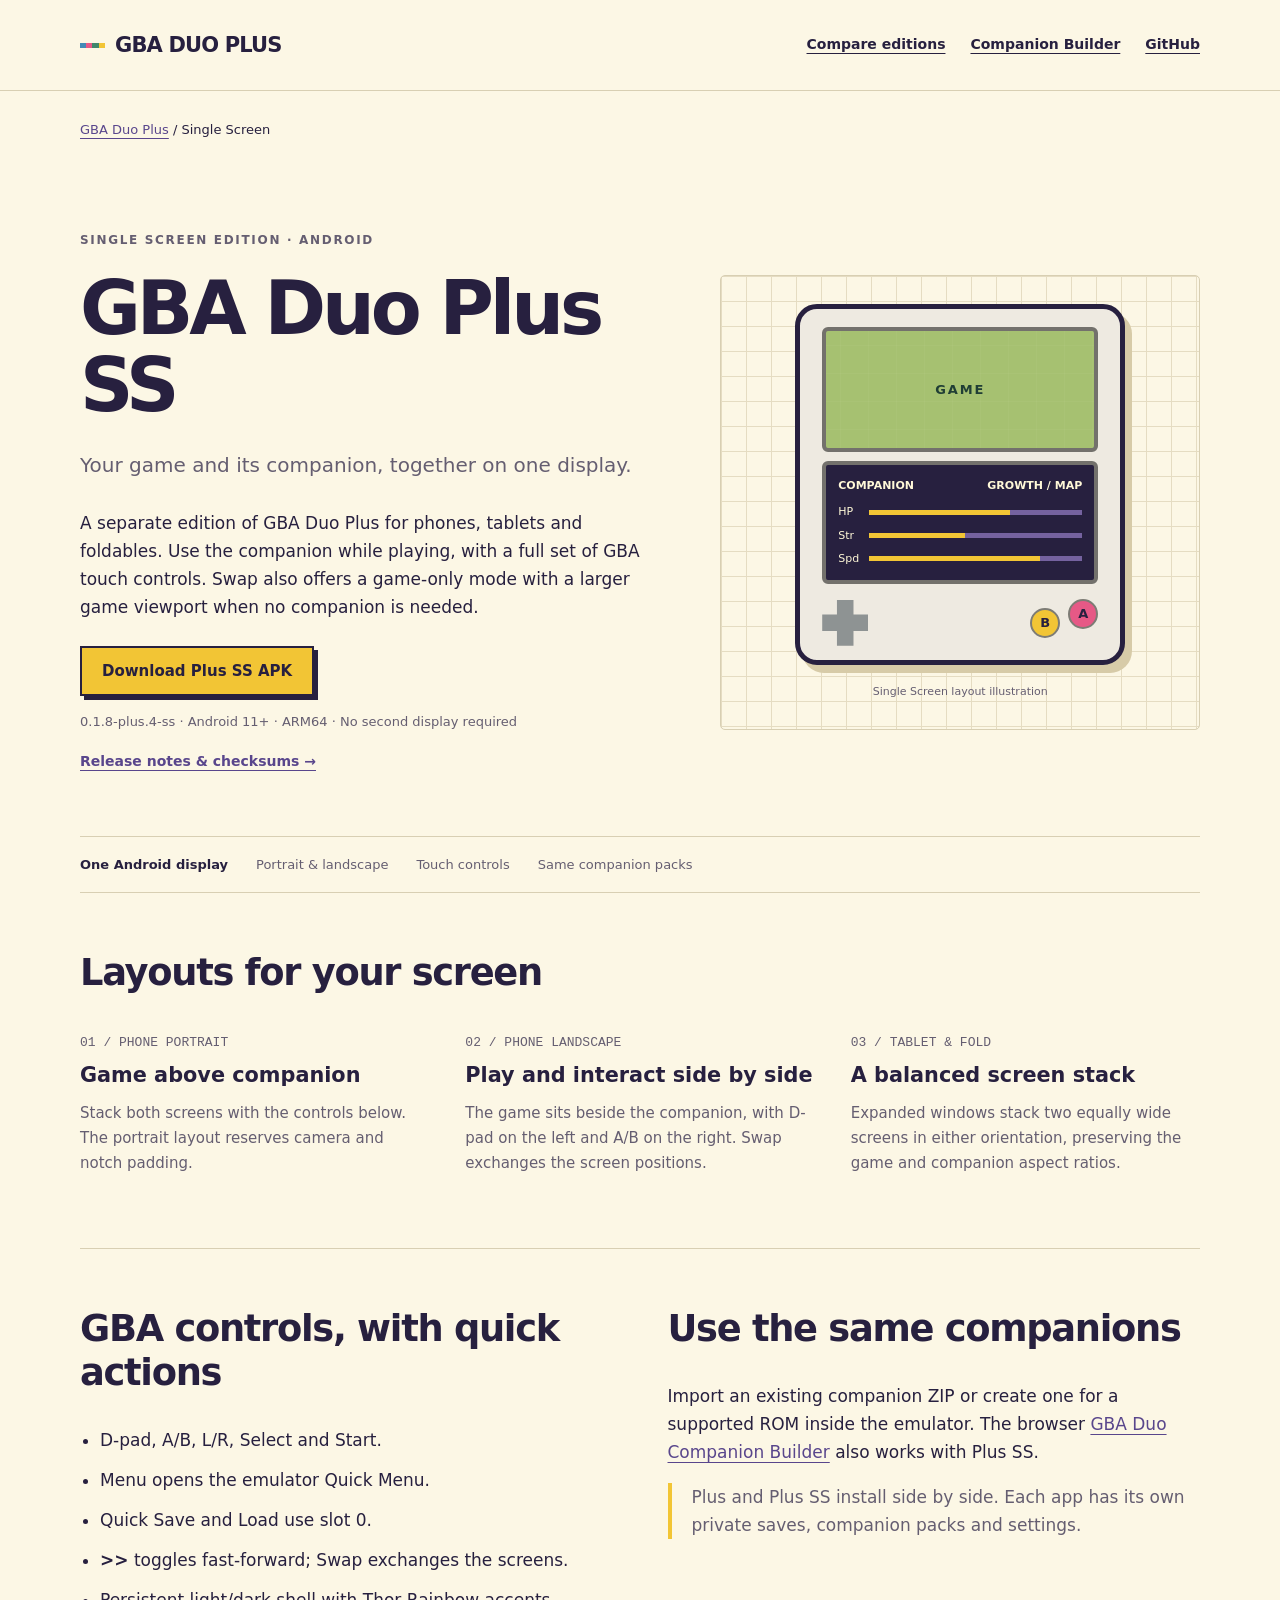
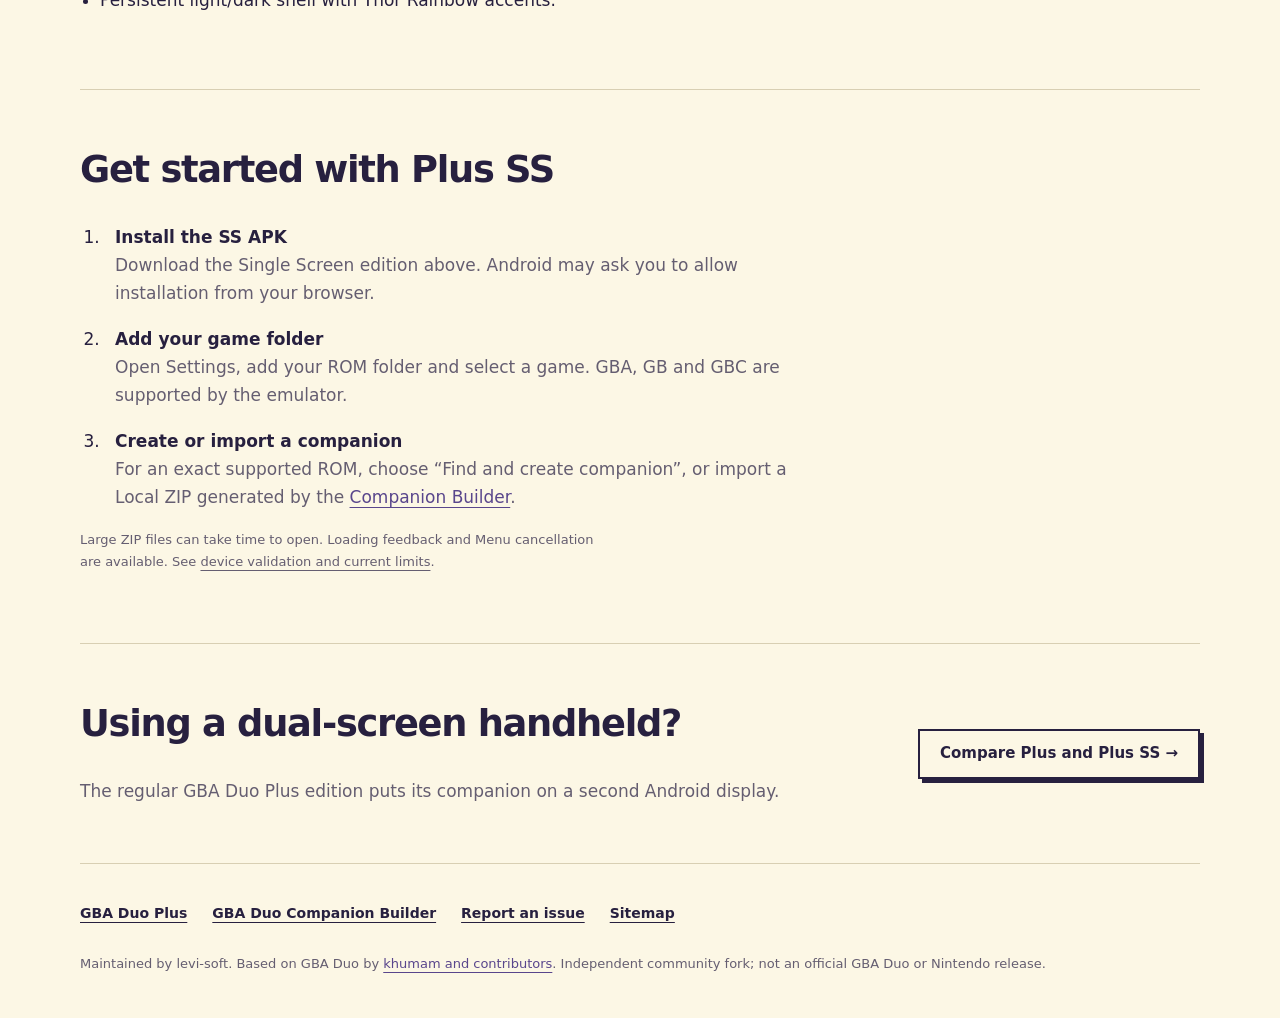
==== commit 126de641: "release: prepare 0.1.8-plus.4 with SS game-only mode" ====
--- a/site/single-screen/index.html
+++ b/site/single-screen/index.html
@@ -6,11 +6,11 @@
 <meta name="robots" content="index,follow"><link rel="canonical" href="https://levi-soft.github.io/gba-duo-plus/single-screen/">
 <meta property="og:type" content="website"><meta property="og:site_name" content="GBA Duo Plus"><meta property="og:title" content="GBA Duo Plus SS - Single Screen Android Emulator"><meta property="og:description" content="Game and companion together on your Android phone, tablet or foldable. Portrait and landscape layouts with GBA touch controls."><meta property="og:url" content="https://levi-soft.github.io/gba-duo-plus/single-screen/"><meta name="twitter:card" content="summary"><meta name="theme-color" content="#fcf7e5">
 <link rel="icon" href="../favicon.svg" type="image/svg+xml"><link rel="stylesheet" href="../site.css">
-<script type="application/ld+json">{"@context":"https://schema.org","@type":"SoftwareApplication","@id":"https://levi-soft.github.io/gba-duo-plus/single-screen/#app","name":"GBA Duo Plus SS","alternateName":"GBA Duo Plus Single Screen","url":"https://levi-soft.github.io/gba-duo-plus/single-screen/","description":"Single-screen Android GBA, GB and GBC emulator with an interactive companion and touch controls for phones, tablets and foldables.","applicationCategory":"GameApplication","operatingSystem":"Android 11 or later (ARM64)","softwareVersion":"0.1.8-plus.3-ss","isAccessibleForFree":true,"license":"https://github.com/levi-soft/gba-duo-plus/blob/main/LICENSE","downloadUrl":"https://github.com/levi-soft/gba-duo-plus/releases/download/v0.1.8-plus.3/GBA-Duo-Plus-SS-0.1.8-plus.3.apk","author":{"@type":"Person","name":"levi-soft","url":"https://github.com/levi-soft"}}</script>
+<script type="application/ld+json">{"@context":"https://schema.org","@type":"SoftwareApplication","@id":"https://levi-soft.github.io/gba-duo-plus/single-screen/#app","name":"GBA Duo Plus SS","alternateName":"GBA Duo Plus Single Screen","url":"https://levi-soft.github.io/gba-duo-plus/single-screen/","description":"Single-screen Android GBA, GB and GBC emulator with an interactive companion and touch controls for phones, tablets and foldables.","applicationCategory":"GameApplication","operatingSystem":"Android 11 or later (ARM64)","softwareVersion":"0.1.8-plus.4-ss","isAccessibleForFree":true,"license":"https://github.com/levi-soft/gba-duo-plus/blob/main/LICENSE","downloadUrl":"https://github.com/levi-soft/gba-duo-plus/releases/download/v0.1.8-plus.4/GBA-Duo-Plus-SS-0.1.8-plus.4.apk","author":{"@type":"Person","name":"levi-soft","url":"https://github.com/levi-soft"}}</script>
 </head><body>
 <a class="skip" href="#main">Skip to content</a><header class="site-header"><div class="wrap"><a class="brand" href="../">GBA DUO PLUS</a><nav aria-label="Main navigation"><a href="../#editions">Compare editions</a><a href="https://levi-soft.github.io/gba-duo-companion-builder/">Companion Builder</a><a href="https://github.com/levi-soft/gba-duo-plus">GitHub</a></nav></div></header>
 <main id="main" class="wrap"><p class="breadcrumbs"><a href="../">GBA Duo Plus</a> / Single Screen</p>
-<section class="hero" aria-labelledby="title"><div><p class="eyebrow">Single Screen edition · Android</p><h1 id="title" class="ss-title">GBA Duo Plus SS</h1><p class="lead">Your game and its companion, together on one display.</p><p>A separate edition of GBA Duo Plus for phones, tablets and foldables. Use the companion while playing, with a full set of GBA touch controls.</p><div class="actions"><a class="button" href="https://github.com/levi-soft/gba-duo-plus/releases/download/v0.1.8-plus.3/GBA-Duo-Plus-SS-0.1.8-plus.3.apk">Download Plus SS APK</a></div><p class="fine">0.1.8-plus.3-ss · Android 11+ · ARM64 · No second display required</p><a class="text-link" href="https://github.com/levi-soft/gba-duo-plus/releases/tag/v0.1.8-plus.3">Release notes &amp; checksums →</a></div><div class="product-visual"><div class="handheld" role="img" aria-label="Single Screen layout illustration with game above companion and GBA controls"><div class="screen game-screen">GAME</div><div class="screen companion-screen"><div class="panel-title"><span>COMPANION</span><span>GROWTH / MAP</span></div><div class="stat-bars"><span>HP</span><i></i><span>Str</span><i></i><span>Spd</span><i></i></div></div><div class="controls" aria-hidden="true"><div class="dpad"></div><div class="face"><b>B</b><b>A</b></div></div></div><p class="visual-caption">Single Screen layout illustration</p></div></section>
+<section class="hero" aria-labelledby="title"><div><p class="eyebrow">Single Screen edition · Android</p><h1 id="title" class="ss-title">GBA Duo Plus SS</h1><p class="lead">Your game and its companion, together on one display.</p><p>A separate edition of GBA Duo Plus for phones, tablets and foldables. Use the companion while playing, with a full set of GBA touch controls. Swap also offers a game-only mode with a larger game viewport when no companion is needed.</p><div class="actions"><a class="button" href="https://github.com/levi-soft/gba-duo-plus/releases/download/v0.1.8-plus.4/GBA-Duo-Plus-SS-0.1.8-plus.4.apk">Download Plus SS APK</a></div><p class="fine">0.1.8-plus.4-ss · Android 11+ · ARM64 · No second display required</p><a class="text-link" href="https://github.com/levi-soft/gba-duo-plus/releases/tag/v0.1.8-plus.4">Release notes &amp; checksums →</a></div><div class="product-visual"><div class="handheld" role="img" aria-label="Single Screen layout illustration with game above companion and GBA controls"><div class="screen game-screen">GAME</div><div class="screen companion-screen"><div class="panel-title"><span>COMPANION</span><span>GROWTH / MAP</span></div><div class="stat-bars"><span>HP</span><i></i><span>Str</span><i></i><span>Spd</span><i></i></div></div><div class="controls" aria-hidden="true"><div class="dpad"></div><div class="face"><b>B</b><b>A</b></div></div></div><p class="visual-caption">Single Screen layout illustration</p></div></section>
 <div class="ribbon"><span><strong>One Android display</strong></span><span>Portrait &amp; landscape</span><span>Touch controls</span><span>Same companion packs</span></div>
 <section class="section"><h2>Layouts for your screen</h2><div class="features"><article><span class="number">01 / PHONE PORTRAIT</span><h3>Game above companion</h3><p>Stack both screens with the controls below. The portrait layout reserves camera and notch padding.</p></article><article><span class="number">02 / PHONE LANDSCAPE</span><h3>Play and interact side by side</h3><p>The game sits beside the companion, with D-pad on the left and A/B on the right. Swap exchanges the screen positions.</p></article><article><span class="number">03 / TABLET &amp; FOLD</span><h3>A balanced screen stack</h3><p>Expanded windows stack two equally wide screens in either orientation, preserving the game and companion aspect ratios.</p></article></div></section>
 <section class="section two-col"><div><h2>GBA controls, with quick actions</h2><ul><li>D-pad, A/B, L/R, Select and Start.</li><li>Menu opens the emulator Quick Menu.</li><li>Quick Save and Load use slot 0.</li><li><strong>&gt;&gt;</strong> toggles fast-forward; Swap exchanges the screens.</li><li>Persistent light/dark shell with Thor Rainbow accents.</li></ul></div><div><h2>Use the same companions</h2><p>Import an existing companion ZIP or create one for a supported ROM inside the emulator. The browser <a href="https://levi-soft.github.io/gba-duo-companion-builder/">GBA Duo Companion Builder</a> also works with Plus SS.</p><p class="callout">Plus and Plus SS install side by side. Each app has its own private saves, companion packs and settings.</p></div></section>
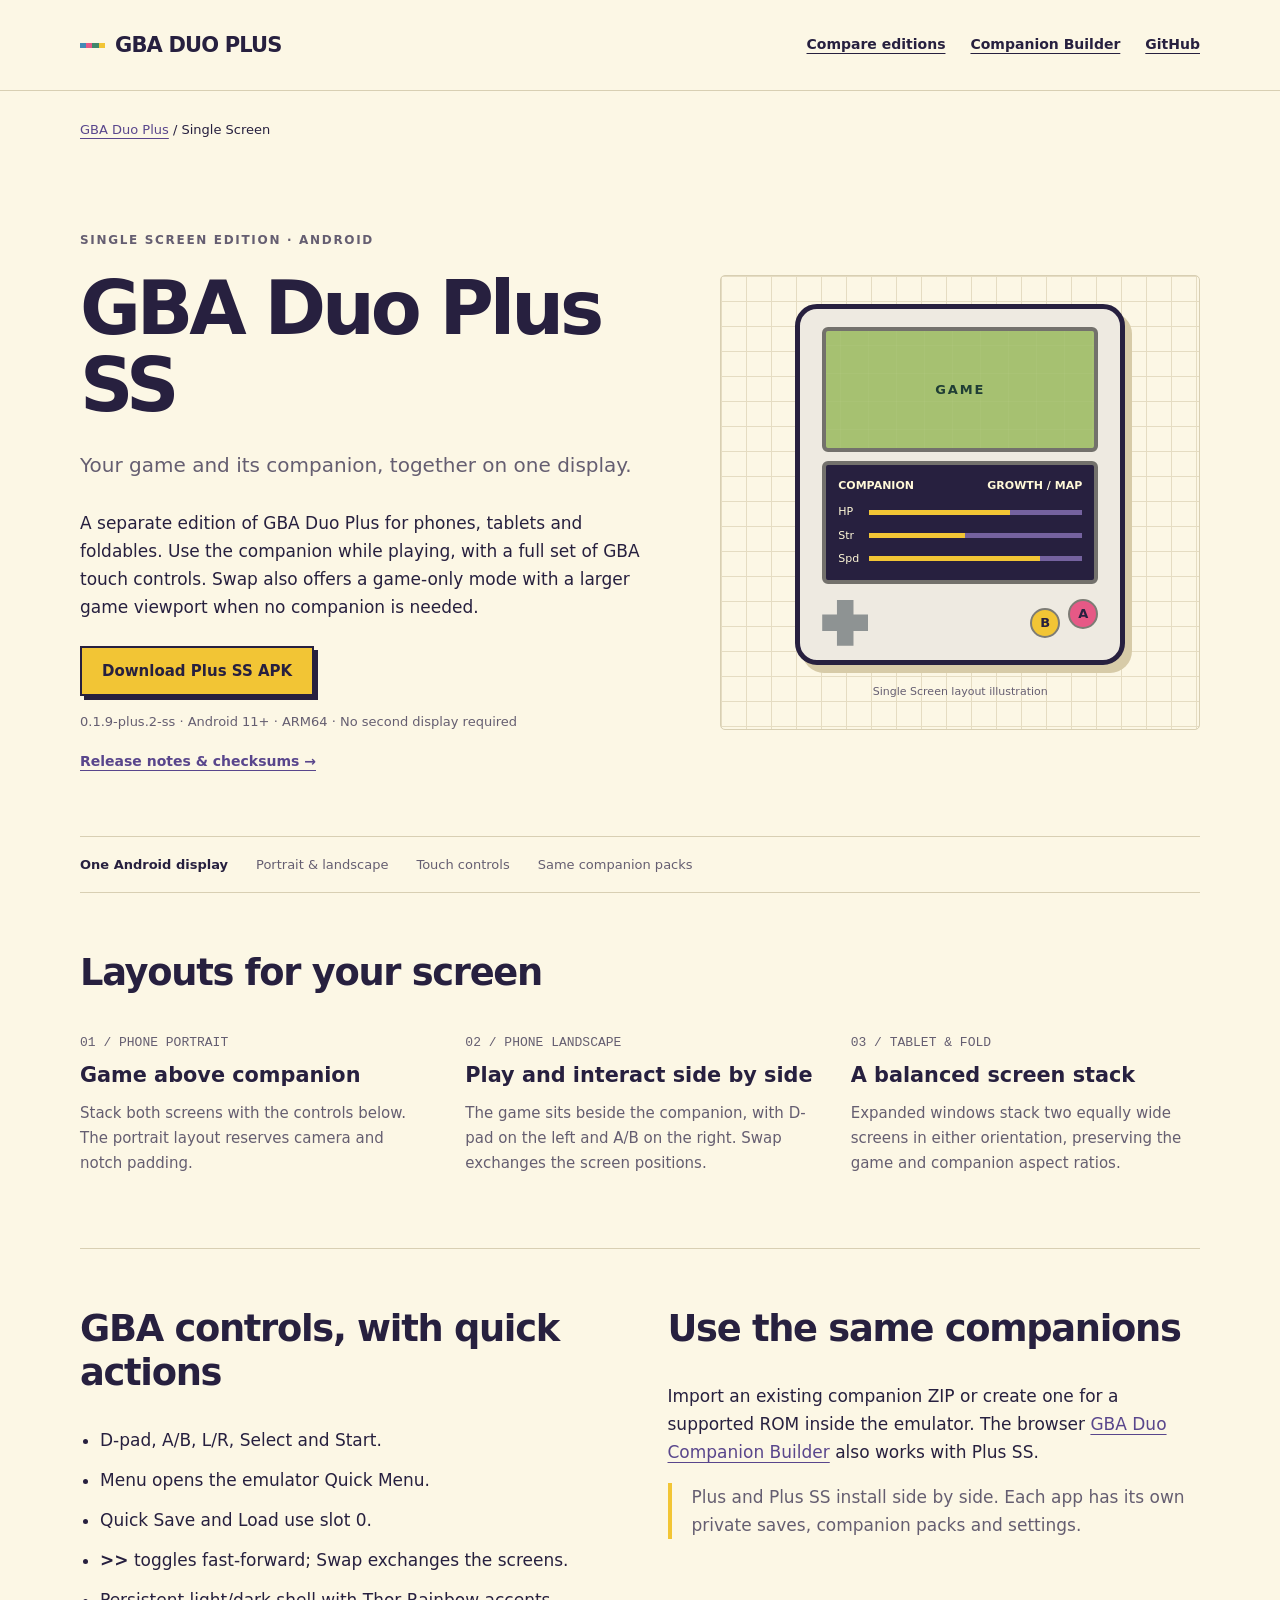
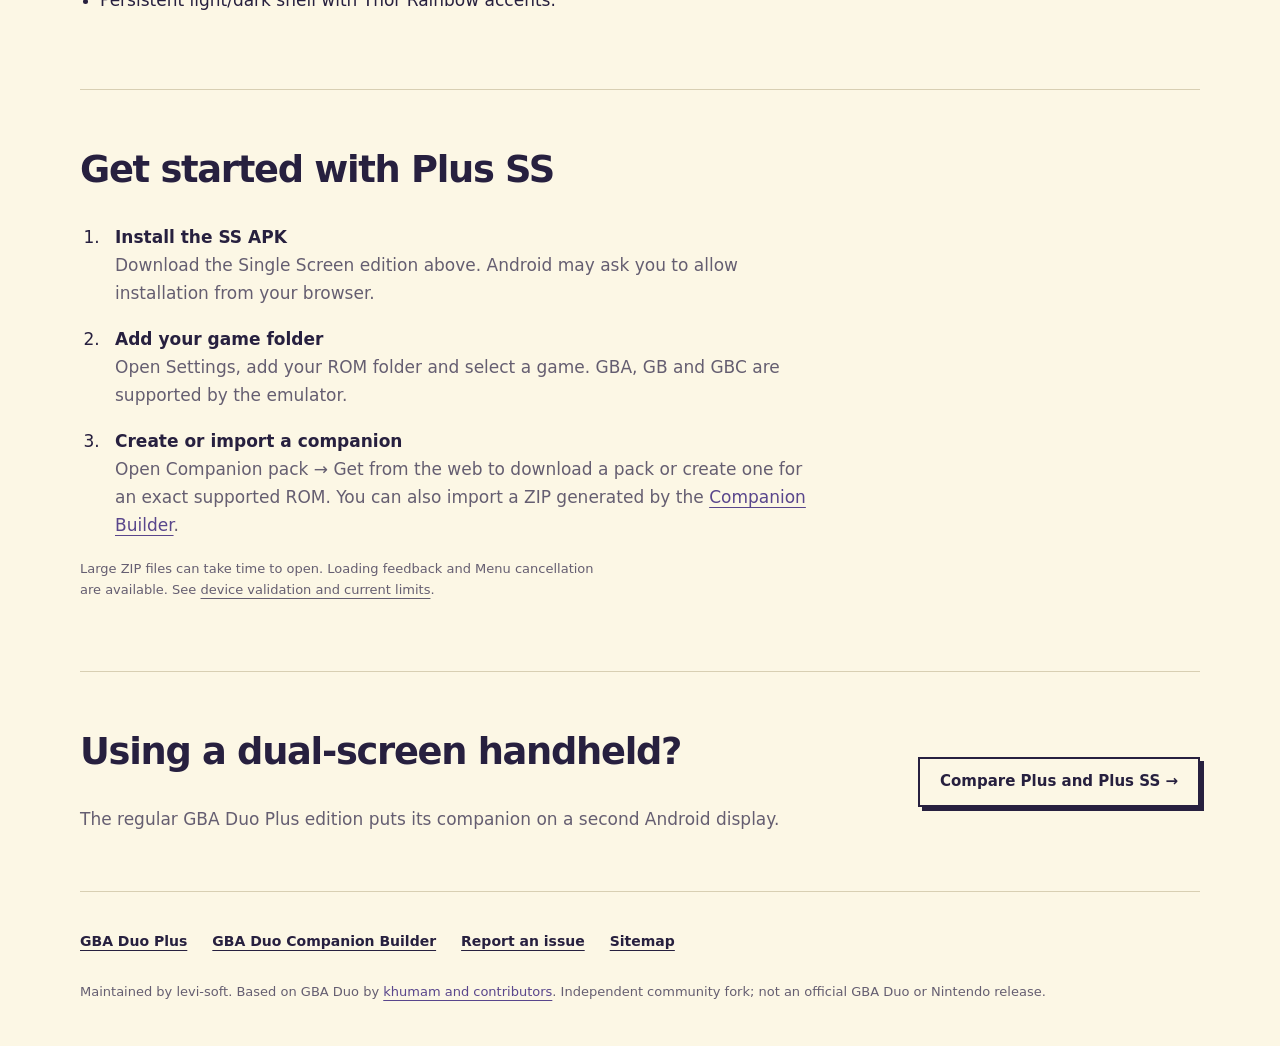
==== commit 80e961b6: "feat: adopt official 0.1.9 and unify companion downloads and creation Merge official GBA Duo v0.1.9 " ====
--- a/site/single-screen/index.html
+++ b/site/single-screen/index.html
@@ -6,15 +6,15 @@
 <meta name="robots" content="index,follow"><link rel="canonical" href="https://levi-soft.github.io/gba-duo-plus/single-screen/">
 <meta property="og:type" content="website"><meta property="og:site_name" content="GBA Duo Plus"><meta property="og:title" content="GBA Duo Plus SS - Single Screen Android Emulator"><meta property="og:description" content="Game and companion together on your Android phone, tablet or foldable. Portrait and landscape layouts with GBA touch controls."><meta property="og:url" content="https://levi-soft.github.io/gba-duo-plus/single-screen/"><meta name="twitter:card" content="summary"><meta name="theme-color" content="#fcf7e5">
 <link rel="icon" href="../favicon.svg" type="image/svg+xml"><link rel="stylesheet" href="../site.css">
-<script type="application/ld+json">{"@context":"https://schema.org","@type":"SoftwareApplication","@id":"https://levi-soft.github.io/gba-duo-plus/single-screen/#app","name":"GBA Duo Plus SS","alternateName":"GBA Duo Plus Single Screen","url":"https://levi-soft.github.io/gba-duo-plus/single-screen/","description":"Single-screen Android GBA, GB and GBC emulator with an interactive companion and touch controls for phones, tablets and foldables.","applicationCategory":"GameApplication","operatingSystem":"Android 11 or later (ARM64)","softwareVersion":"0.1.8-plus.4-ss","isAccessibleForFree":true,"license":"https://github.com/levi-soft/gba-duo-plus/blob/main/LICENSE","downloadUrl":"https://github.com/levi-soft/gba-duo-plus/releases/download/v0.1.8-plus.4/GBA-Duo-Plus-SS-0.1.8-plus.4.apk","author":{"@type":"Person","name":"levi-soft","url":"https://github.com/levi-soft"}}</script>
+<script type="application/ld+json">{"@context":"https://schema.org","@type":"SoftwareApplication","@id":"https://levi-soft.github.io/gba-duo-plus/single-screen/#app","name":"GBA Duo Plus SS","alternateName":"GBA Duo Plus Single Screen","url":"https://levi-soft.github.io/gba-duo-plus/single-screen/","description":"Single-screen Android GBA, GB and GBC emulator with an interactive companion and touch controls for phones, tablets and foldables.","applicationCategory":"GameApplication","operatingSystem":"Android 11 or later (ARM64)","softwareVersion":"0.1.9-plus.2-ss","isAccessibleForFree":true,"license":"https://github.com/levi-soft/gba-duo-plus/blob/main/LICENSE","downloadUrl":"https://github.com/levi-soft/gba-duo-plus/releases/download/v0.1.9-plus.2/GBA-Duo-Plus-SS-0.1.9-plus.2.apk","author":{"@type":"Person","name":"levi-soft","url":"https://github.com/levi-soft"}}</script>
 </head><body>
 <a class="skip" href="#main">Skip to content</a><header class="site-header"><div class="wrap"><a class="brand" href="../">GBA DUO PLUS</a><nav aria-label="Main navigation"><a href="../#editions">Compare editions</a><a href="https://levi-soft.github.io/gba-duo-companion-builder/">Companion Builder</a><a href="https://github.com/levi-soft/gba-duo-plus">GitHub</a></nav></div></header>
 <main id="main" class="wrap"><p class="breadcrumbs"><a href="../">GBA Duo Plus</a> / Single Screen</p>
-<section class="hero" aria-labelledby="title"><div><p class="eyebrow">Single Screen edition · Android</p><h1 id="title" class="ss-title">GBA Duo Plus SS</h1><p class="lead">Your game and its companion, together on one display.</p><p>A separate edition of GBA Duo Plus for phones, tablets and foldables. Use the companion while playing, with a full set of GBA touch controls. Swap also offers a game-only mode with a larger game viewport when no companion is needed.</p><div class="actions"><a class="button" href="https://github.com/levi-soft/gba-duo-plus/releases/download/v0.1.8-plus.4/GBA-Duo-Plus-SS-0.1.8-plus.4.apk">Download Plus SS APK</a></div><p class="fine">0.1.8-plus.4-ss · Android 11+ · ARM64 · No second display required</p><a class="text-link" href="https://github.com/levi-soft/gba-duo-plus/releases/tag/v0.1.8-plus.4">Release notes &amp; checksums →</a></div><div class="product-visual"><div class="handheld" role="img" aria-label="Single Screen layout illustration with game above companion and GBA controls"><div class="screen game-screen">GAME</div><div class="screen companion-screen"><div class="panel-title"><span>COMPANION</span><span>GROWTH / MAP</span></div><div class="stat-bars"><span>HP</span><i></i><span>Str</span><i></i><span>Spd</span><i></i></div></div><div class="controls" aria-hidden="true"><div class="dpad"></div><div class="face"><b>B</b><b>A</b></div></div></div><p class="visual-caption">Single Screen layout illustration</p></div></section>
+<section class="hero" aria-labelledby="title"><div><p class="eyebrow">Single Screen edition · Android</p><h1 id="title" class="ss-title">GBA Duo Plus SS</h1><p class="lead">Your game and its companion, together on one display.</p><p>A separate edition of GBA Duo Plus for phones, tablets and foldables. Use the companion while playing, with a full set of GBA touch controls. Swap also offers a game-only mode with a larger game viewport when no companion is needed.</p><div class="actions"><a class="button" href="https://github.com/levi-soft/gba-duo-plus/releases/download/v0.1.9-plus.2/GBA-Duo-Plus-SS-0.1.9-plus.2.apk">Download Plus SS APK</a></div><p class="fine">0.1.9-plus.2-ss · Android 11+ · ARM64 · No second display required</p><a class="text-link" href="https://github.com/levi-soft/gba-duo-plus/releases/tag/v0.1.9-plus.2">Release notes &amp; checksums →</a></div><div class="product-visual"><div class="handheld" role="img" aria-label="Single Screen layout illustration with game above companion and GBA controls"><div class="screen game-screen">GAME</div><div class="screen companion-screen"><div class="panel-title"><span>COMPANION</span><span>GROWTH / MAP</span></div><div class="stat-bars"><span>HP</span><i></i><span>Str</span><i></i><span>Spd</span><i></i></div></div><div class="controls" aria-hidden="true"><div class="dpad"></div><div class="face"><b>B</b><b>A</b></div></div></div><p class="visual-caption">Single Screen layout illustration</p></div></section>
 <div class="ribbon"><span><strong>One Android display</strong></span><span>Portrait &amp; landscape</span><span>Touch controls</span><span>Same companion packs</span></div>
 <section class="section"><h2>Layouts for your screen</h2><div class="features"><article><span class="number">01 / PHONE PORTRAIT</span><h3>Game above companion</h3><p>Stack both screens with the controls below. The portrait layout reserves camera and notch padding.</p></article><article><span class="number">02 / PHONE LANDSCAPE</span><h3>Play and interact side by side</h3><p>The game sits beside the companion, with D-pad on the left and A/B on the right. Swap exchanges the screen positions.</p></article><article><span class="number">03 / TABLET &amp; FOLD</span><h3>A balanced screen stack</h3><p>Expanded windows stack two equally wide screens in either orientation, preserving the game and companion aspect ratios.</p></article></div></section>
 <section class="section two-col"><div><h2>GBA controls, with quick actions</h2><ul><li>D-pad, A/B, L/R, Select and Start.</li><li>Menu opens the emulator Quick Menu.</li><li>Quick Save and Load use slot 0.</li><li><strong>&gt;&gt;</strong> toggles fast-forward; Swap exchanges the screens.</li><li>Persistent light/dark shell with Thor Rainbow accents.</li></ul></div><div><h2>Use the same companions</h2><p>Import an existing companion ZIP or create one for a supported ROM inside the emulator. The browser <a href="https://levi-soft.github.io/gba-duo-companion-builder/">GBA Duo Companion Builder</a> also works with Plus SS.</p><p class="callout">Plus and Plus SS install side by side. Each app has its own private saves, companion packs and settings.</p></div></section>
-<section class="section"><h2>Get started with Plus SS</h2><ol class="steps"><li><strong>Install the SS APK</strong><p>Download the Single Screen edition above. Android may ask you to allow installation from your browser.</p></li><li><strong>Add your game folder</strong><p>Open Settings, add your ROM folder and select a game. GBA, GB and GBC are supported by the emulator.</p></li><li><strong>Create or import a companion</strong><p>For an exact supported ROM, choose “Find and create companion”, or import a Local ZIP generated by the <a href="https://levi-soft.github.io/gba-duo-companion-builder/">Companion Builder</a>.</p></li></ol><p class="fine">Large ZIP files can take time to open. Loading feedback and Menu cancellation are available. See <a href="https://github.com/levi-soft/gba-duo-plus/blob/main/docs/SINGLE-SCREEN.md">device validation and current limits</a>.</p></section>
+<section class="section"><h2>Get started with Plus SS</h2><ol class="steps"><li><strong>Install the SS APK</strong><p>Download the Single Screen edition above. Android may ask you to allow installation from your browser.</p></li><li><strong>Add your game folder</strong><p>Open Settings, add your ROM folder and select a game. GBA, GB and GBC are supported by the emulator.</p></li><li><strong>Create or import a companion</strong><p>Open Companion pack → Get from the web to download a pack or create one for an exact supported ROM. You can also import a ZIP generated by the <a href="https://levi-soft.github.io/gba-duo-companion-builder/">Companion Builder</a>.</p></li></ol><p class="fine">Large ZIP files can take time to open. Loading feedback and Menu cancellation are available. See <a href="https://github.com/levi-soft/gba-duo-plus/blob/main/docs/SINGLE-SCREEN.md">device validation and current limits</a>.</p></section>
 <section class="section builder-row"><div><h2>Using a dual-screen handheld?</h2><p>The regular GBA Duo Plus edition puts its companion on a second Android display.</p></div><a class="button secondary" href="../#editions">Compare Plus and Plus SS →</a></section>
 </main><footer class="site-footer"><div class="wrap"><nav aria-label="Project links"><a href="../">GBA Duo Plus</a><a href="https://levi-soft.github.io/gba-duo-companion-builder/">GBA Duo Companion Builder</a><a href="https://github.com/levi-soft/gba-duo-plus/issues">Report an issue</a><a href="../sitemap.xml">Sitemap</a></nav><p>Maintained by levi-soft. Based on GBA Duo by <a href="https://github.com/khumam/gba-duo">khumam and contributors</a>. Independent community fork; not an official GBA Duo or Nintendo release.</p></div></footer>
 </body></html>
